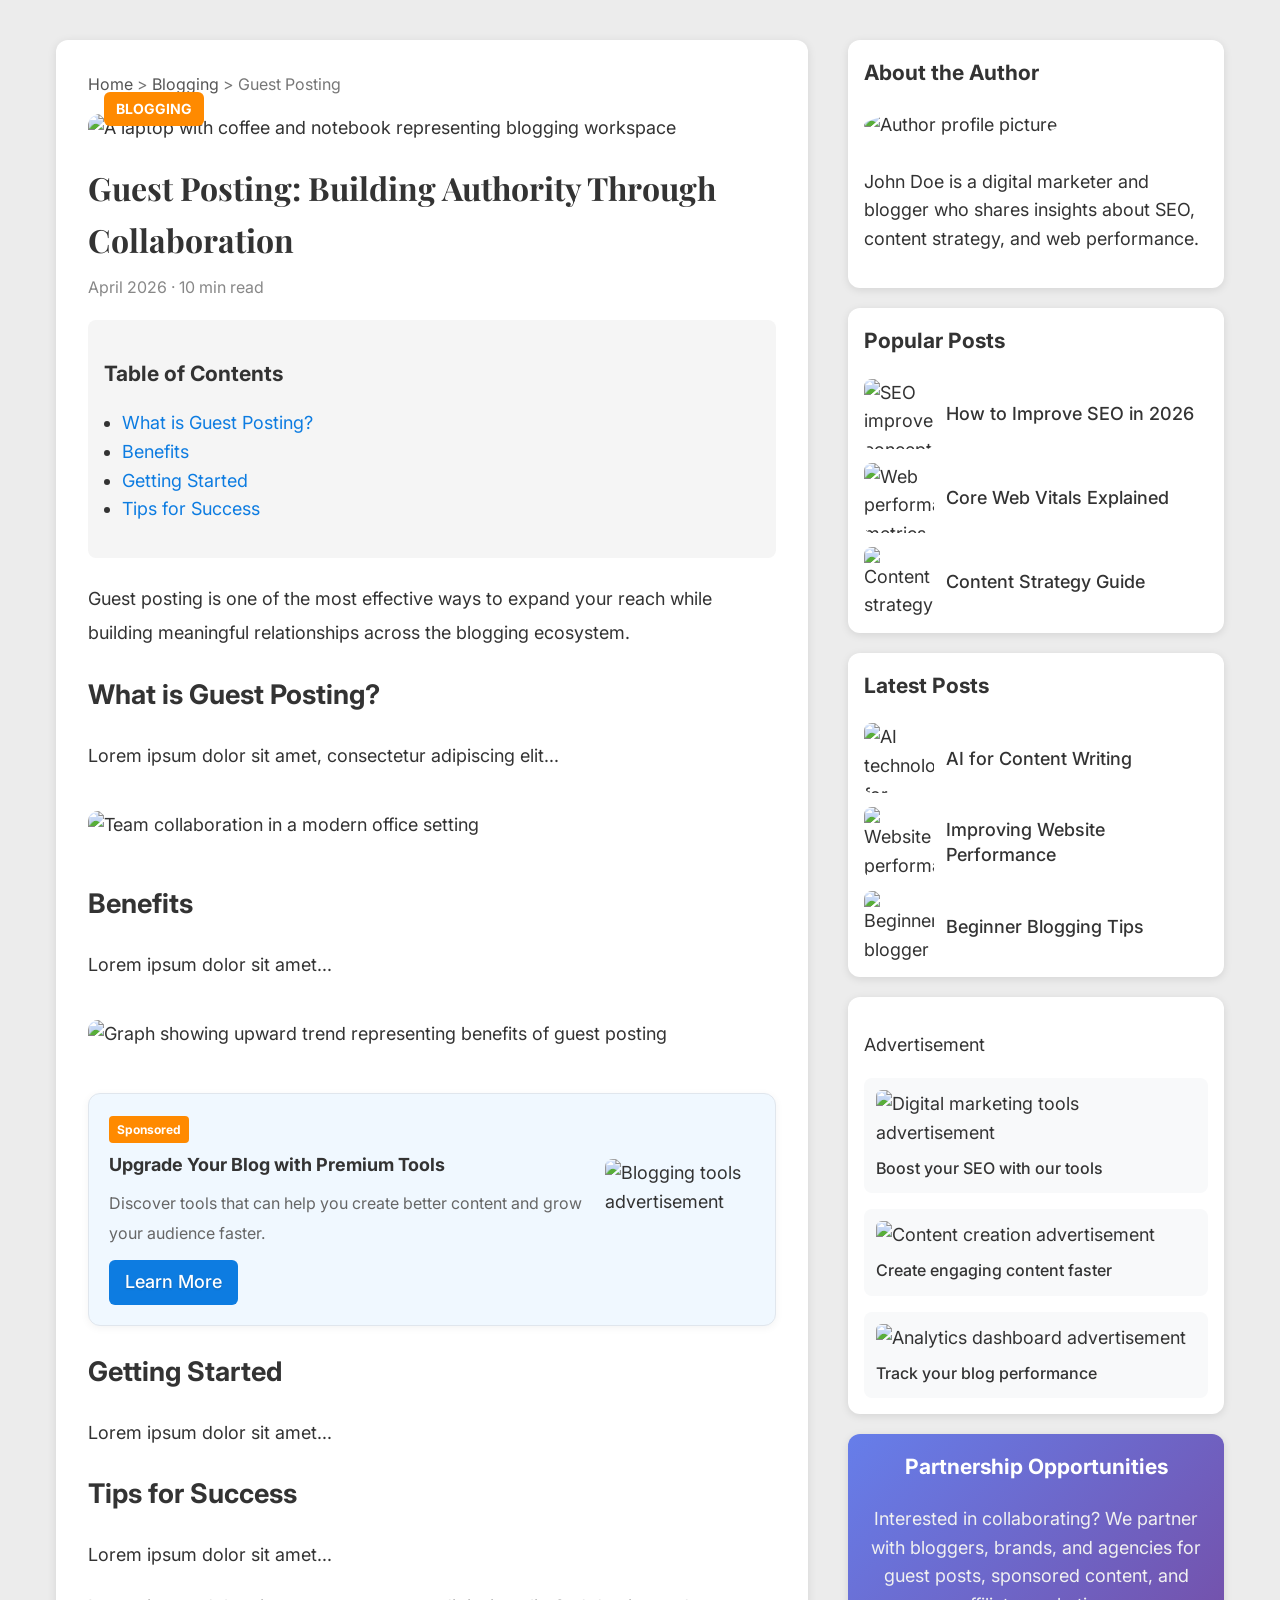
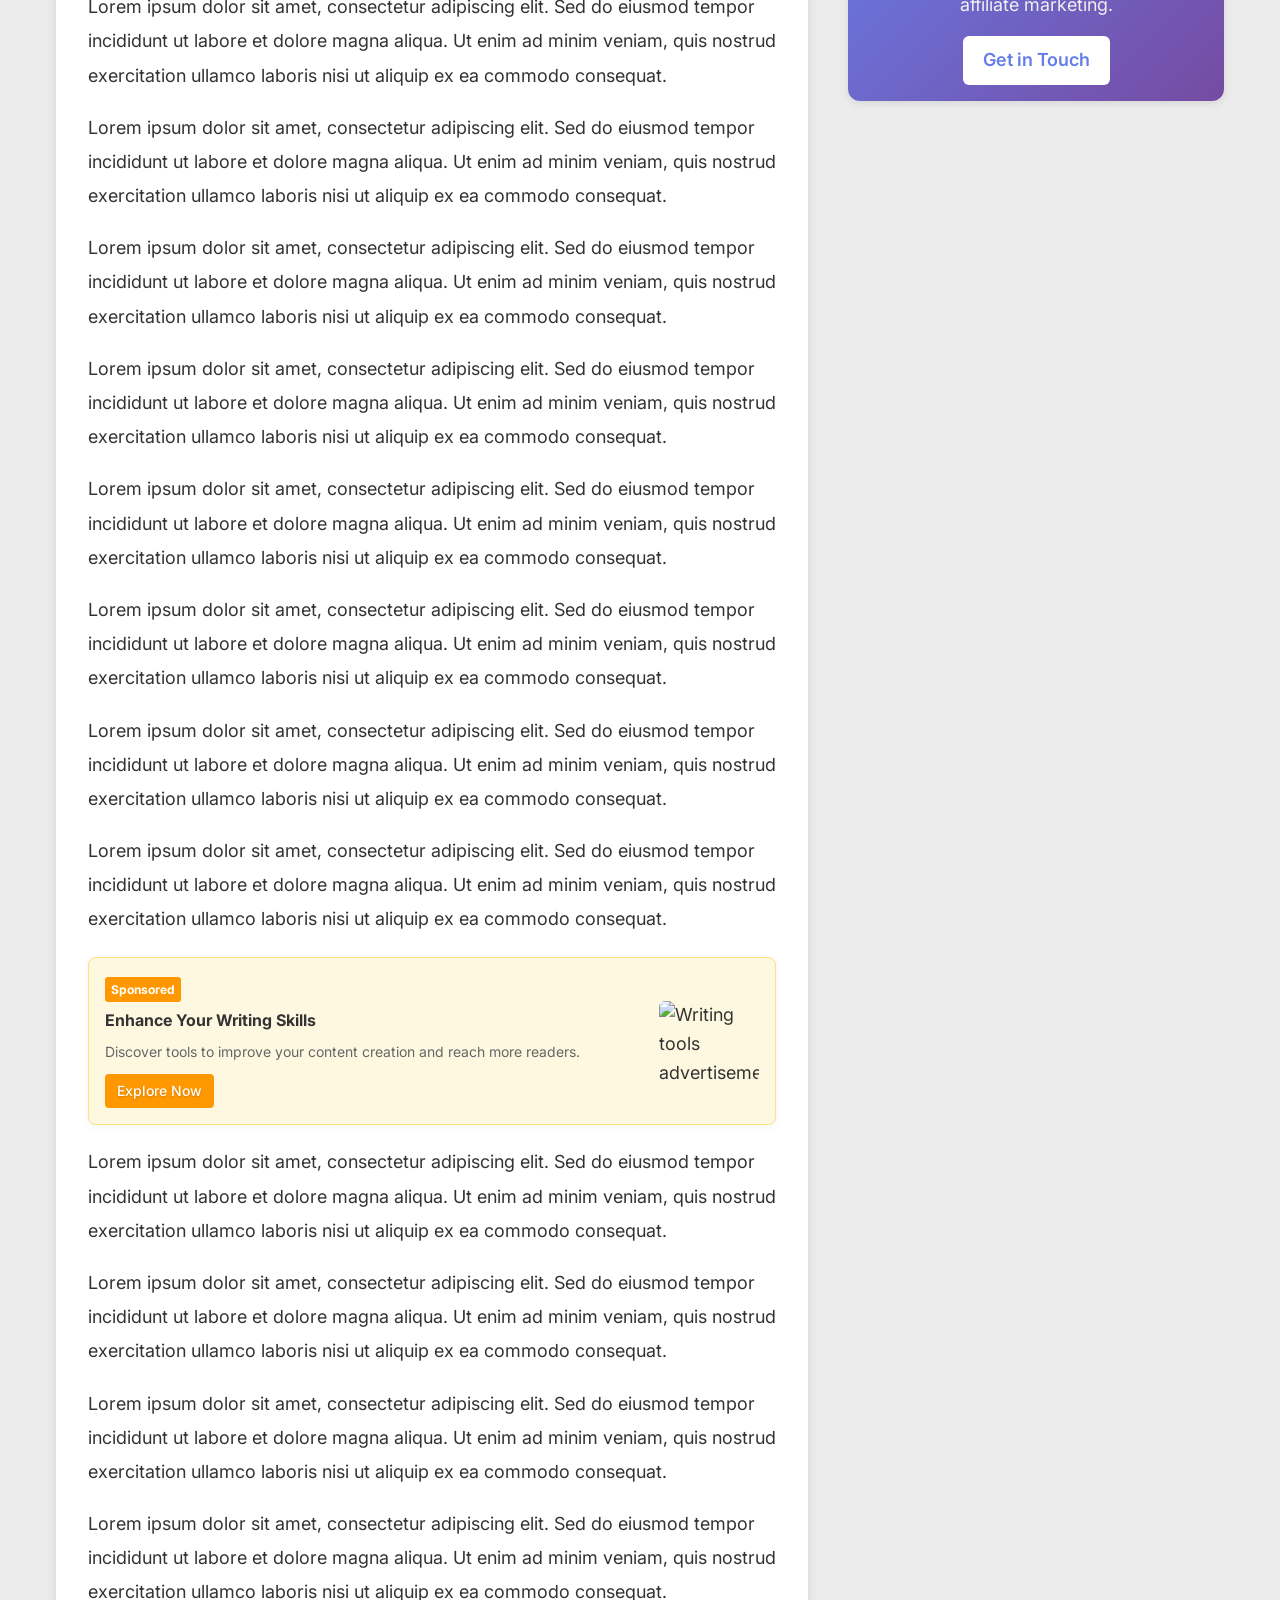
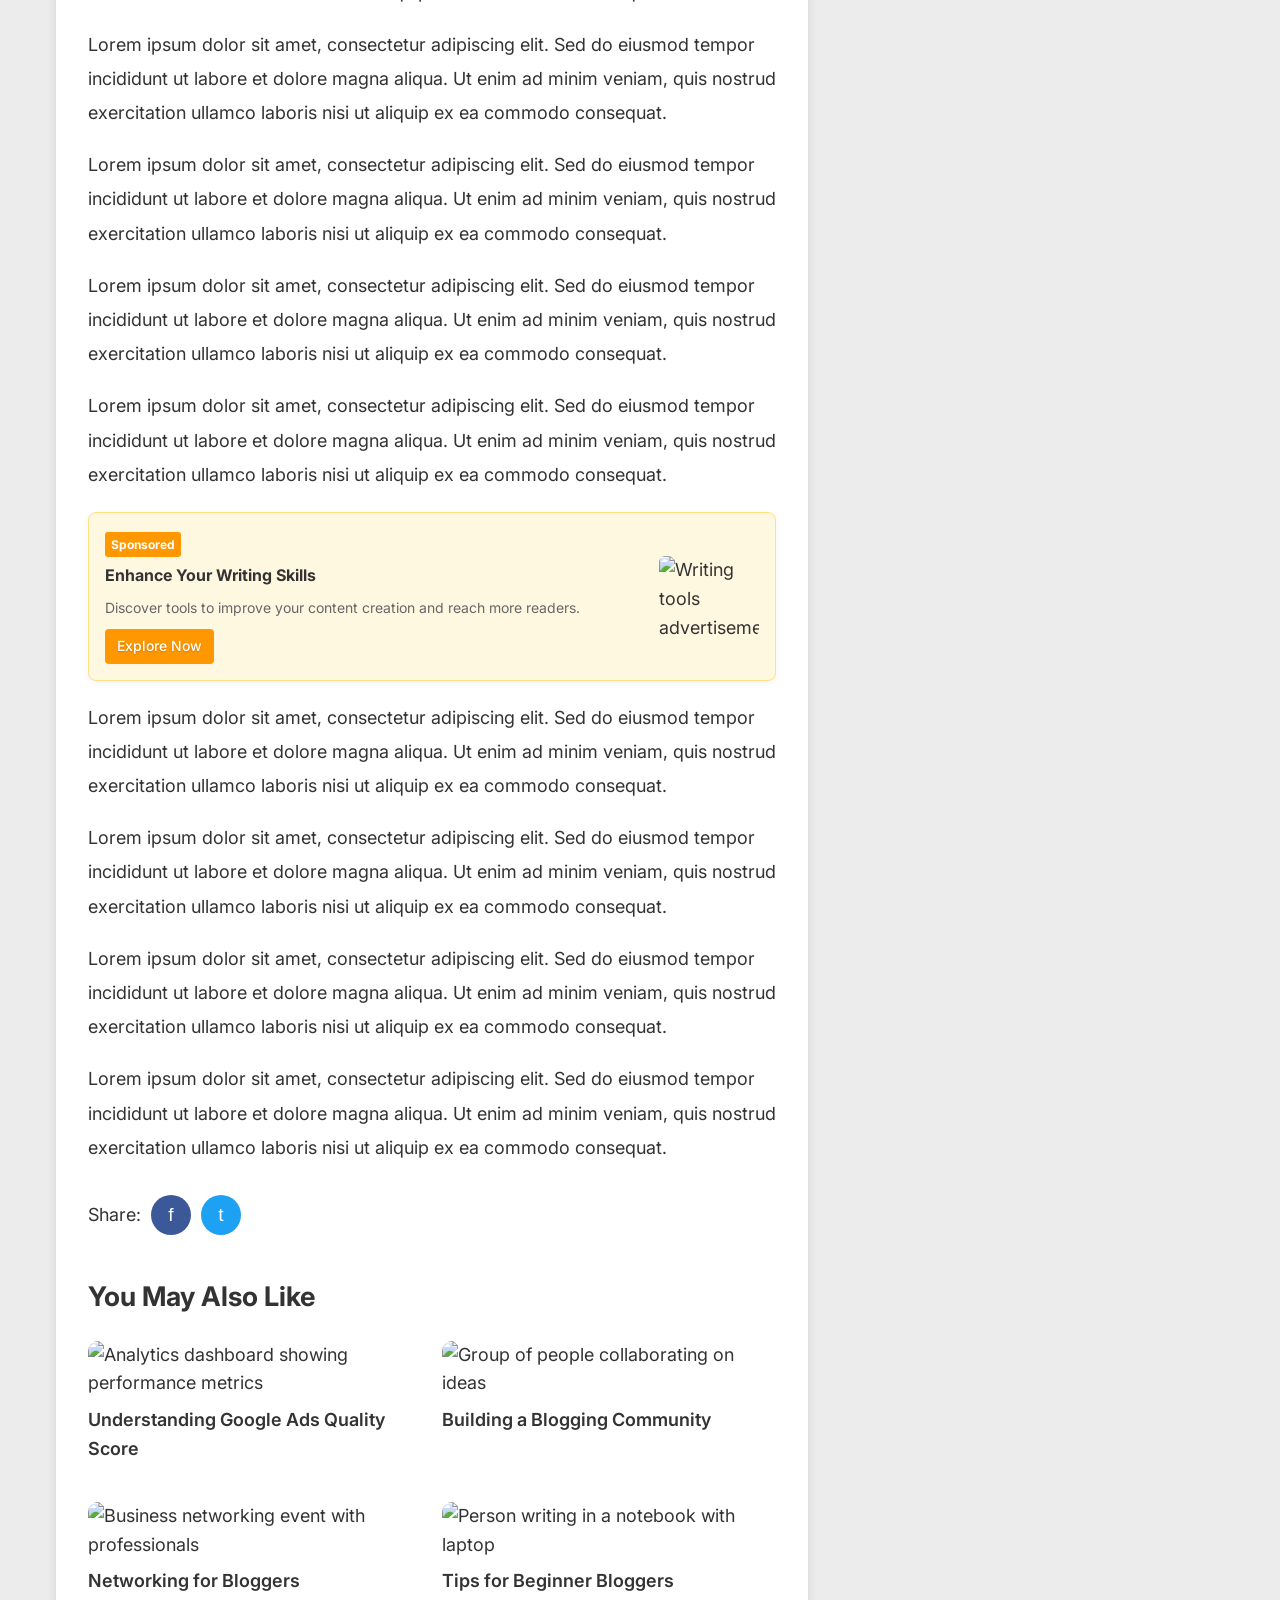
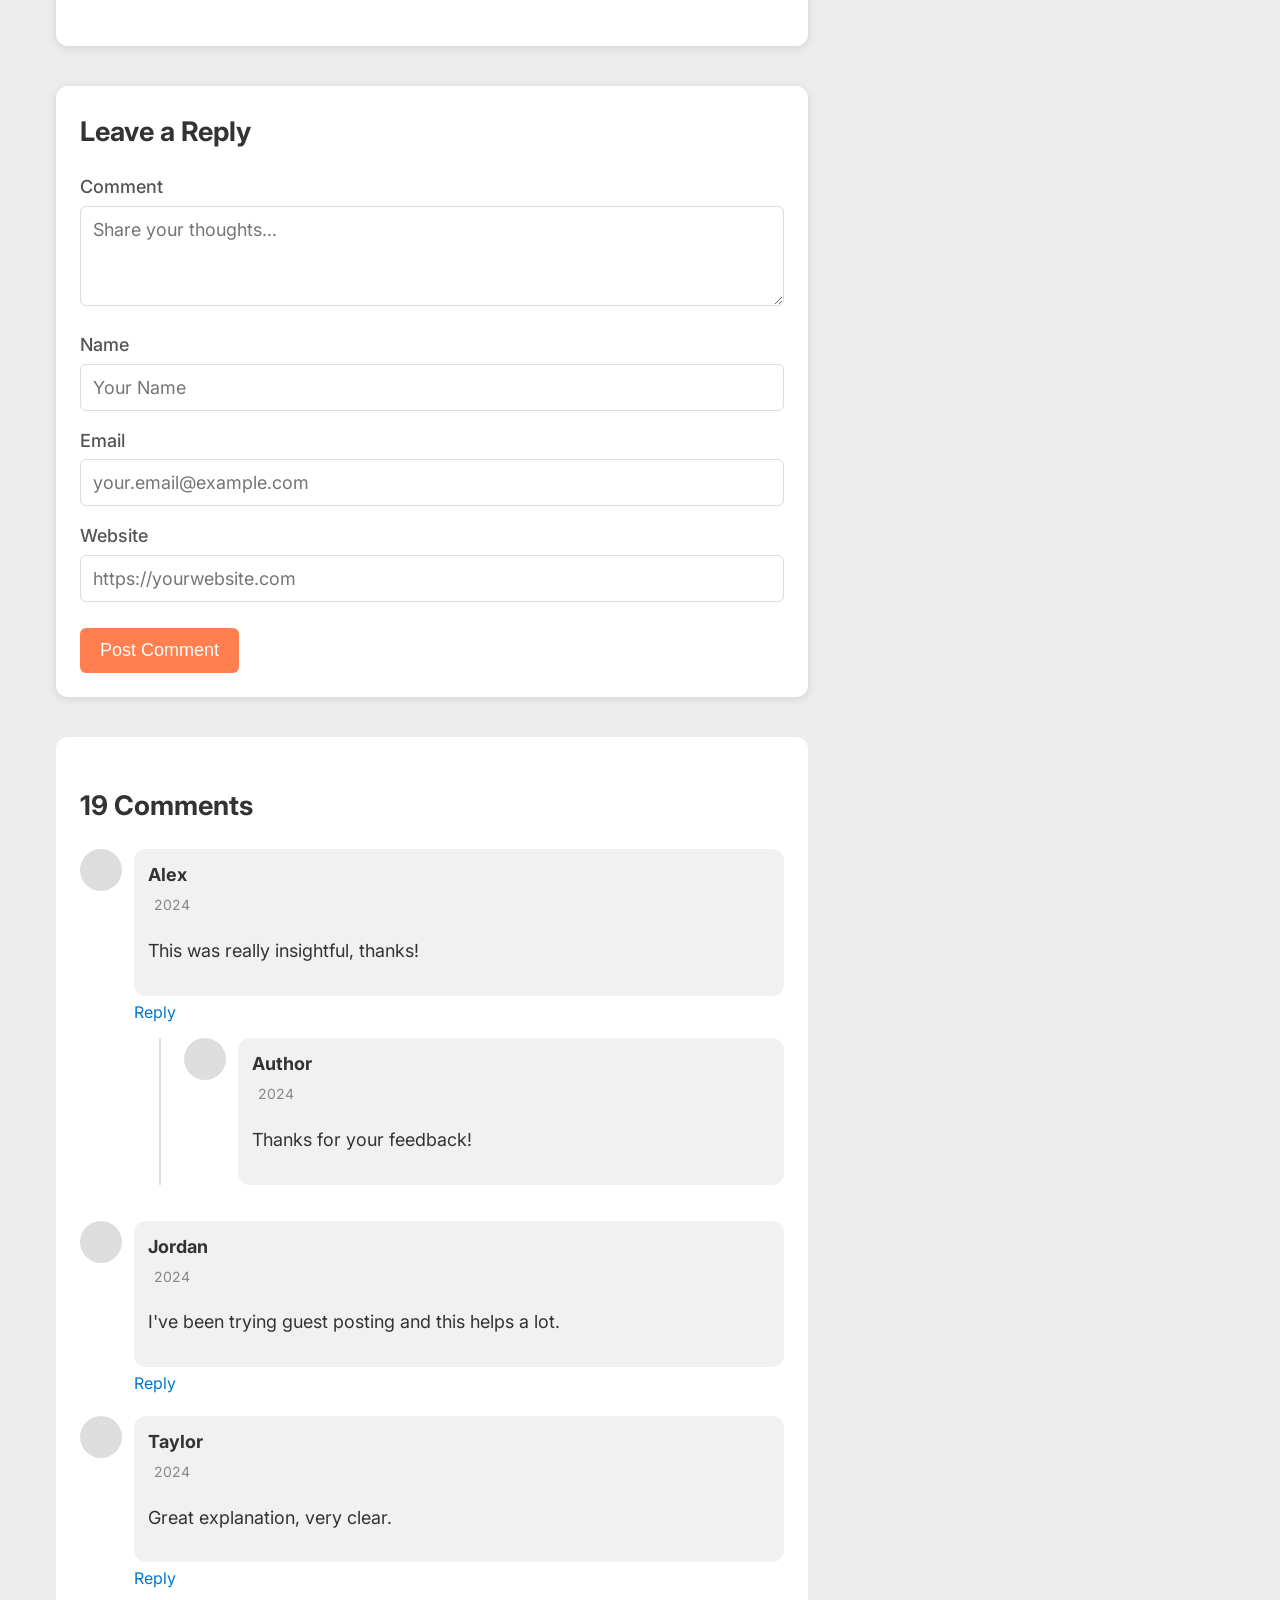
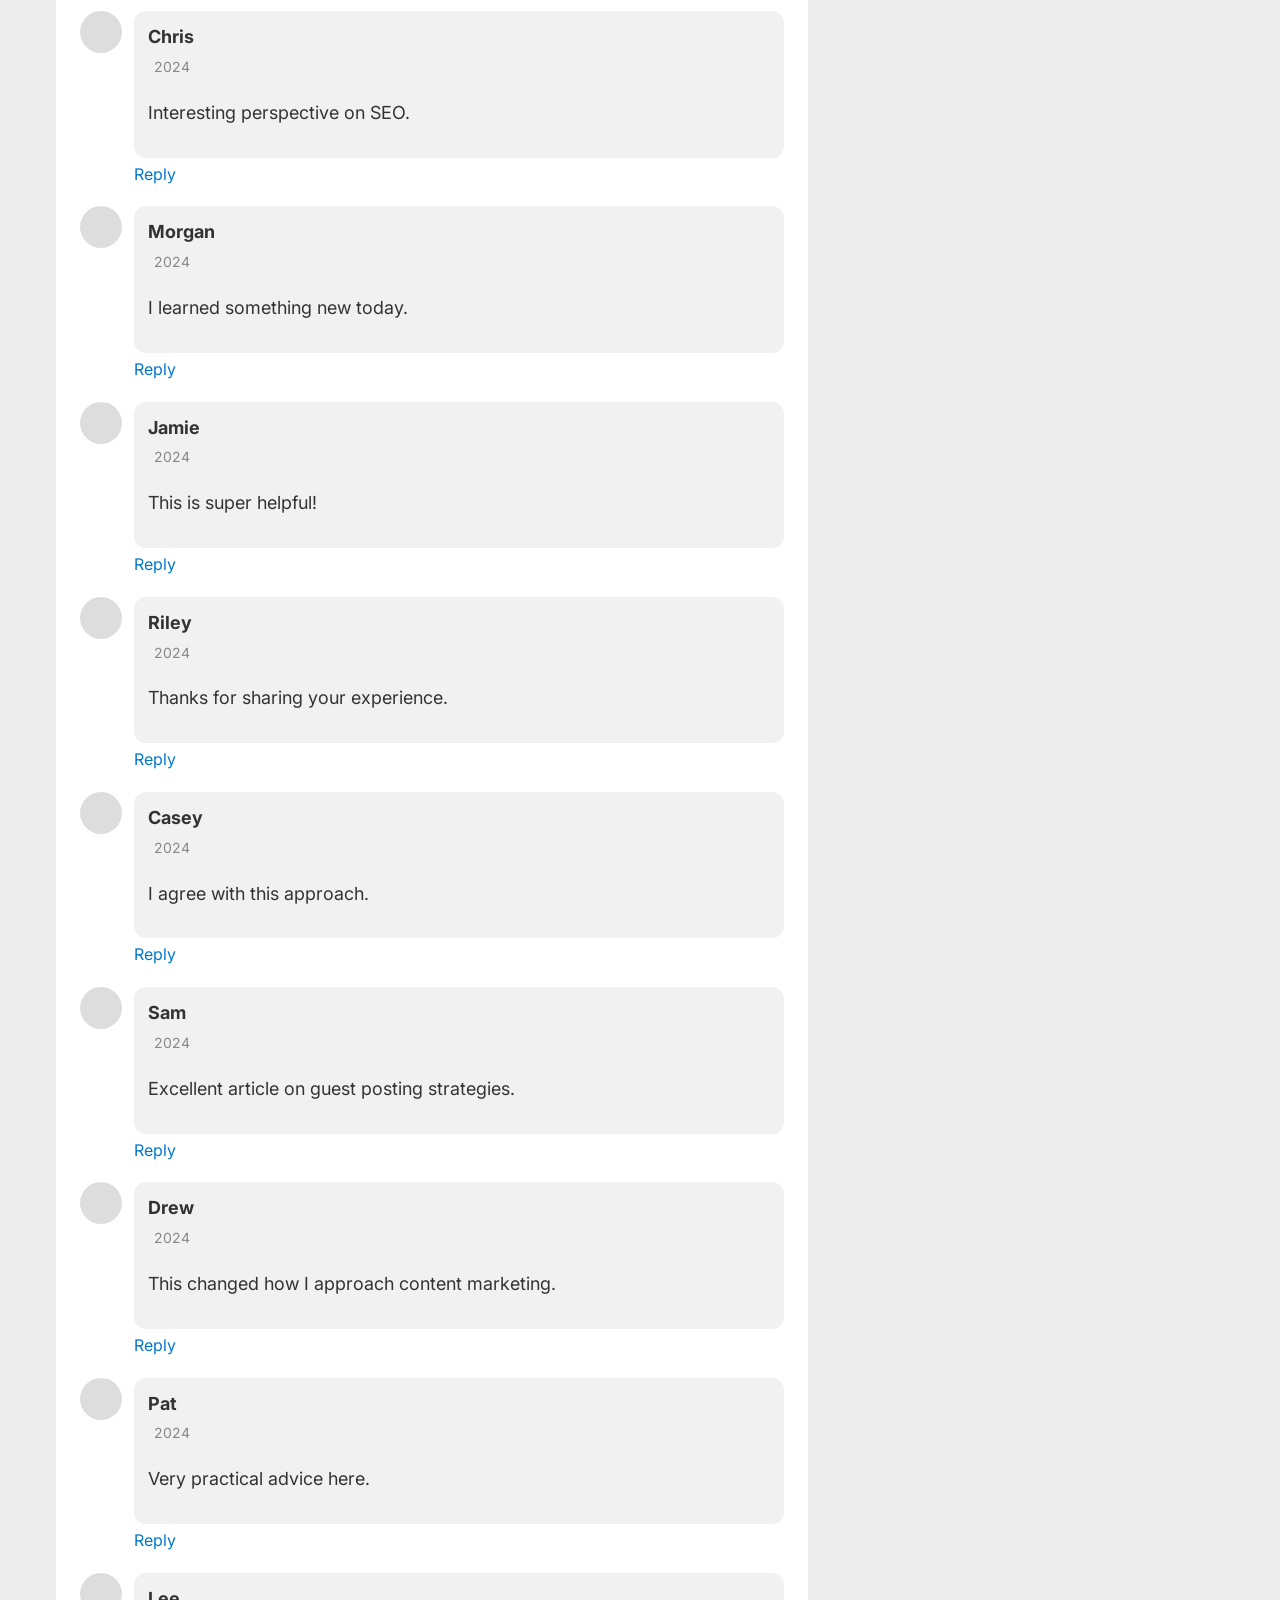
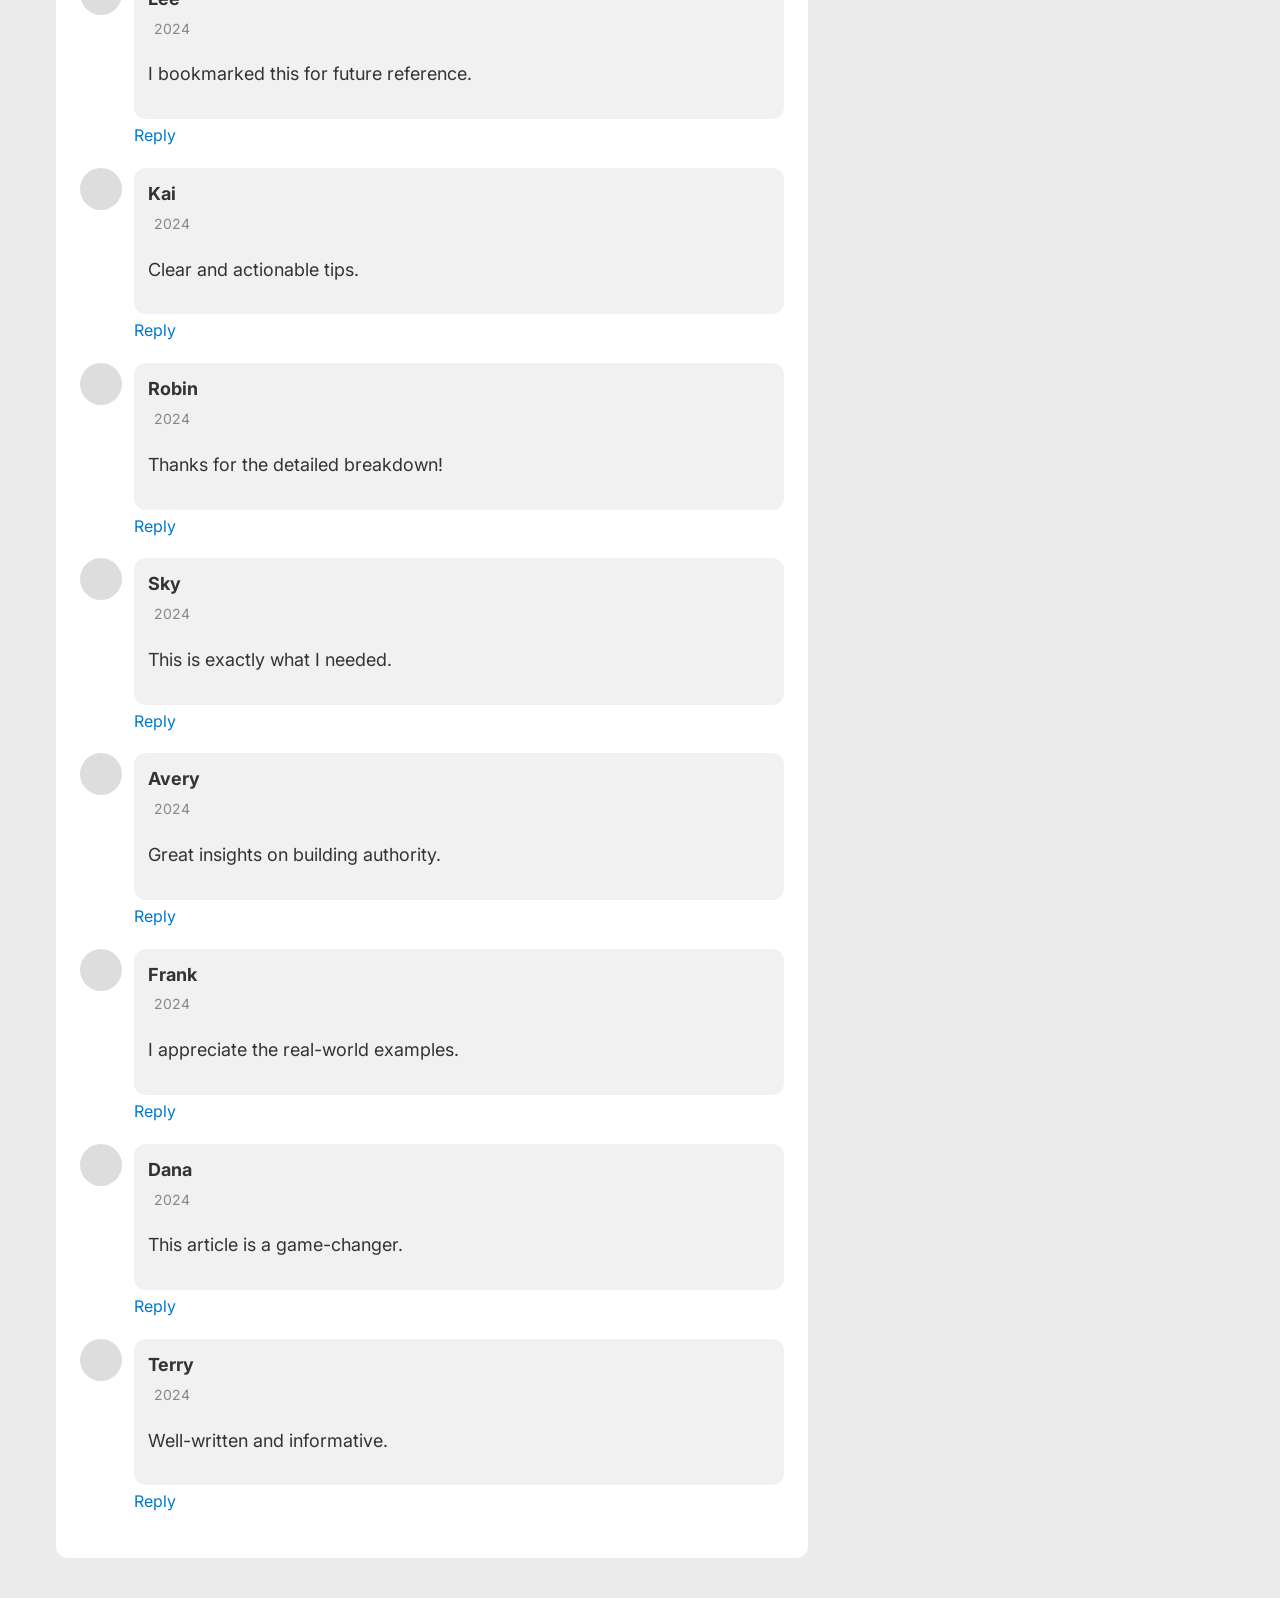
==== heavy/static/index.html @ 01d70272 "feat: initial commit" ====
<!DOCTYPE html>
<html lang="en">
  <head>
    <meta charset="UTF-8" />
    <meta name="viewport" content="width=device-width, initial-scale=1.0">
    <title>Guest Post Blog - Building Authority Through Collaboration</title>
    <meta name="description" content="Learn about guest posting strategies for building authority and expanding your blogging reach.">

    <link rel="icon" type="image/png" href="https://dimaspandu.com/assets/favicon.svg">
    <link rel="icon" type="image/svg+xml" href="https://dimaspandu.com/assets/favicon.svg">

    <!-- Google Fonts for typography -->
    <link href="https://fonts.googleapis.com/css2?family=Playfair+Display&family=Inter&display=swap" rel="stylesheet">
    <!-- External stylesheet -->
    <link rel="stylesheet" href="style.css">
  </head>
  <body>

  <main class="layout">

    <div class="layout__grid">

      <!-- MAIN CONTENT -->
      <div class="layout__main">

        <article class="article">

          <nav class="breadcrumb">
            <a href="#">Home</a> > 
            <a href="#">Blogging</a> > 
            <span>Guest Posting</span>
          </nav>

           <div class="article__hero">
             <img src="https://images.unsplash.com/photo-1500530855697-b586d89ba3ee?q=80&w=1600" alt="A laptop with coffee and notebook representing blogging workspace">
             <span class="article__badge">BLOGGING</span>
           </div>

          <h1 class="article__title">
            Guest Posting: Building Authority Through Collaboration
          </h1>

          <div class="article__meta">
            April 2026 · 10 min read
          </div>

          <aside class="toc">
            <h3 class="toc__title">Table of Contents</h3>
            <ul class="toc__list">
              <li><a href="#">What is Guest Posting?</a></li>
              <li><a href="#">Benefits</a></li>
              <li><a href="#">Getting Started</a></li>
              <li><a href="#">Tips for Success</a></li>
            </ul>
          </aside>

          <section class="content">
            <p class="content__lead">
              Guest posting is one of the most effective ways to expand your reach while building meaningful relationships across the blogging ecosystem.
            </p>

            <h2>What is Guest Posting?</h2>
            <p>Lorem ipsum dolor sit amet, consectetur adipiscing elit...</p>

             <img src="https://images.unsplash.com/photo-1522202176988-66273c2fd55f?q=80&w=1600" alt="Team collaboration in a modern office setting">

             <h2>Benefits</h2>
             <p>Lorem ipsum dolor sit amet...</p>

             <img src="https://images.unsplash.com/photo-1519389950473-47ba0277781c?q=80&w=1600" alt="Graph showing upward trend representing benefits of guest posting">

             <!-- INLINE AD -->
             <div class="inline-ad">
               <div class="inline-ad__content">
                 <span class="inline-ad__label">Sponsored</span>
                 <h3>Upgrade Your Blog with Premium Tools</h3>
                 <p>Discover tools that can help you create better content and grow your audience faster.</p>
                 <a href="#" class="inline-ad__cta">Learn More</a>
               </div>
               <img src="https://images.unsplash.com/photo-1432888498266-38ffec3eaf0a?q=80&w=400" alt="Blogging tools advertisement">
             </div>

             <h2>Getting Started</h2>
            <p>Lorem ipsum dolor sit amet...</p>

            <h2>Tips for Success</h2>
            <p>Lorem ipsum dolor sit amet...</p>

            <div id="long-content"></div>
          </section>

          <section class="share">
            <span>Share:</span>
            <button class="share__btn share__btn--fb">f</button>
            <button class="share__btn share__btn--tw">t</button>
          </section>

          <section class="related">
            <h2>You May Also Like</h2>

             <div class="related__grid">
               <div class="related__card">
                 <img src="https://images.unsplash.com/photo-1603791440384-56cd371ee9a7?q=80&w=800" alt="Analytics dashboard showing performance metrics">
                 <p>Understanding Google Ads Quality Score</p>
               </div>

               <div class="related__card">
                 <img src="https://images.unsplash.com/photo-1552664730-d307ca884978?q=80&w=800" alt="Group of people collaborating on ideas">
                 <p>Building a Blogging Community</p>
               </div>

               <div class="related__card">
                 <img src="https://images.unsplash.com/photo-1529333166437-7750a6dd5a70?q=80&w=800" alt="Business networking event with professionals">
                 <p>Networking for Bloggers</p>
               </div>

               <div class="related__card">
                 <img src="https://images.unsplash.com/photo-1492724441997-5dc865305da7?q=80&w=800" alt="Person writing in a notebook with laptop">
                 <p>Tips for Beginner Bloggers</p>
               </div>
             </div>
          </section>

        </article>

        <!-- COMMENT FORM -->
         <section class="comment-form">
           <h2>Leave a Reply</h2>

           <form action="#" method="post">
             <div>
               <label for="comment-text">Comment</label>
               <textarea id="comment-text" name="comment" placeholder="Share your thoughts..." required></textarea>
             </div>
             <div>
               <label for="comment-name">Name</label>
               <input id="comment-name" name="name" type="text" placeholder="Your Name" required>
             </div>
             <div>
               <label for="comment-email">Email</label>
               <input id="comment-email" name="email" type="email" placeholder="your.email@example.com" required>
             </div>
             <div>
               <label for="comment-website">Website</label>
               <input id="comment-website" name="website" type="url" placeholder="https://yourwebsite.com">
             </div>

             <button type="submit">Post Comment</button>
           </form>
         </section>

        <!-- COMMENTS -->
         <section class="comments">
           <h2>Loading Comments...</h2>
           <div id="comments-generated"></div>
         </section>

      </div>

      <!-- SIDEBAR -->
      <aside class="sidebar">

        <!-- AUTHOR -->
         <div class="widget">
           <h3>About the Author</h3>
           <img class="widget__avatar" src="https://i.pravatar.cc/100" alt="Author profile picture">
           <p>
             John Doe is a digital marketer and blogger who shares insights about SEO, content strategy, and web performance.
           </p>
         </div>

        <!-- POPULAR -->
        <div class="widget">
          <h3>Popular Posts</h3>

           <div class="post-list">
             <div class="post-list__item">
               <img src="https://images.unsplash.com/photo-1552664730-d307ca884978?q=80&w=300" alt="SEO improvement concept">
               <div>
                 <p>How to Improve SEO in 2026</p>
               </div>
             </div>

             <div class="post-list__item">
               <img src="https://images.unsplash.com/photo-1519389950473-47ba0277781c?q=80&w=300" alt="Web performance metrics dashboard">
               <div>
                 <p>Core Web Vitals Explained</p>
               </div>
             </div>

             <div class="post-list__item">
               <img src="https://images.unsplash.com/photo-1522202176988-66273c2fd55f?q=80&w=300" alt="Content strategy planning">
               <div>
                 <p>Content Strategy Guide</p>
               </div>
             </div>
           </div>
        </div>

        <!-- LATEST -->
        <div class="widget">
          <h3>Latest Posts</h3>

           <div class="post-list">
             <div class="post-list__item">
               <img src="https://images.unsplash.com/photo-1492724441997-5dc865305da7?q=80&w=300" alt="AI technology for content creation">
               <div>
                 <p>AI for Content Writing</p>
               </div>
             </div>

             <div class="post-list__item">
               <img src="https://images.unsplash.com/photo-1500530855697-b586d89ba3ee?q=80&w=300" alt="Website performance optimization">
               <div>
                 <p>Improving Website Performance</p>
               </div>
             </div>

             <div class="post-list__item">
               <img src="https://images.unsplash.com/photo-1603791440384-56cd371ee9a7?q=80&w=300" alt="Beginner blogger learning">
               <div>
                 <p>Beginner Blogging Tips</p>
               </div>
             </div>
           </div>
        </div>

        <!-- ADS -->
         <div class="widget widget--ads">
           <p>Advertisement</p>
           <div class="ads-grid">
             <div class="ad-item">
               <img src="https://images.unsplash.com/photo-1557804506-669a67965ba0?q=80&w=300" alt="Digital marketing tools advertisement">
               <p>Boost your SEO with our tools</p>
             </div>
             <div class="ad-item">
               <img src="https://images.unsplash.com/photo-1460925895917-afdab827c52f?q=80&w=300" alt="Content creation advertisement">
               <p>Create engaging content faster</p>
             </div>
             <div class="ad-item">
               <img src="https://images.unsplash.com/photo-1551288049-bebda4e38f71?q=80&w=300" alt="Analytics dashboard advertisement">
               <p>Track your blog performance</p>
             </div>
           </div>
         </div>

         <!-- PARTNERSHIP -->
         <div class="widget widget--partnership">
           <h3>Partnership Opportunities</h3>
           <p>Interested in collaborating? We partner with bloggers, brands, and agencies for guest posts, sponsored content, and affiliate marketing.</p>
           <a href="#" class="partnership-cta">Get in Touch</a>
         </div>

       </aside>

    </div>

  </main>

  <!-- Link to external JavaScript file for dynamic content generation -->
  <script src="script.js"></script>

  </body>
</html>
---- heavy/static/style.css ----
/* =========================
   RESET & BASE STYLES
========================= */
/* Ensure all elements include padding and borders in their total width and height for consistent sizing */
* {
  box-sizing: border-box;
}

/* Set default body styles with increased font size for better readability, clean typography, and neutral background */
body {
  margin: 0;
  font-family: 'Inter', sans-serif;
  background: #ececec;
  color: #333;
  line-height: 1.6;
  font-size: 18px;
}

/* Style links with a primary blue color, remove underlines, and add smooth hover transition */
a {
  color: #0d7ce1;
  text-decoration: none;
  transition: color 0.3s ease;
}

a:hover {
  color: #0056b3;
}

/* =========================
   MAIN LAYOUT STYLES
========================= */
/* Center the main content with responsive margins and padding */
.layout {
  max-width: 900px;
  margin: 40px auto;
  padding: 0 16px;
}

/* Grid layout for main content and sidebar */
.layout__grid {
  display: grid;
  grid-template-columns: 2fr 1fr;
  gap: 24px;
}

/* Main content container */
.layout__main {
  display: flex;
  flex-direction: column;
  gap: 20px;
}

/* Sidebar container with sticky positioning on desktop */
.sidebar {
  display: flex;
  flex-direction: column;
  gap: 20px;
}

/* =========================
   ARTICLE COMPONENTS
========================= */
/* Main article container with white background, padding, rounded corners, and subtle shadow */
.article {
  background: #fff;
  padding: 24px;
  border-radius: 12px;
  box-shadow: 0 2px 10px rgba(0, 0, 0, 0.1);
  transition: box-shadow 0.3s ease;
}

.article:hover {
  box-shadow: 0 4px 20px rgba(0, 0, 0, 0.15);
}

/* Article hero section with relative positioning for badge overlay */
.article__hero {
  position: relative;
  margin-bottom: 16px;
}

.article__hero img {
  width: 100%;
  border-radius: 12px;
  display: block;
}

/* Badge overlay on hero image */
.article__badge {
  position: absolute;
  bottom: 16px;
  left: 16px;
  background: #ff8a00;
  color: white;
  padding: 6px 12px;
  border-radius: 6px;
  font-size: 14px;
  font-weight: bold;
}

/* Article title styling */
.article__title {
  font-family: 'Playfair Display', serif;
  font-size: 32px;
  margin: 20px 0 10px;
}

/* Article meta information styling */
.article__meta {
  color: #888;
  margin-bottom: 20px;
  font-size: 16px;
}

/* Breadcrumb navigation */
.breadcrumb {
  font-size: 16px;
  color: #777;
  margin-bottom: 16px;
}

.breadcrumb a {
  color: #555;
}

/* Table of contents styling */
.toc {
  background: #f5f5f5;
  padding: 16px;
  border-radius: 8px;
  margin-bottom: 24px;
}

.toc__title {
  margin-bottom: 10px;
}

.toc__list {
  padding-left: 18px;
}

/* Article content styling */
.content__lead {
  font-size: 20px;
  line-height: 1.8;
}

.content p {
  font-size: 18px;
  line-height: 1.9;
}

.content img {
  width: 100%;
  margin: 20px 0;
  border-radius: 10px;
}

/* Share section styling */
.share {
  margin-top: 30px;
  display: flex;
  align-items: center;
  gap: 10px;
}

.share__btn {
  display: flex;
  align-items: center;
  justify-content: center;
  height: 2.5rem;
  width: 2.5rem;
  font-size: 1.2rem;
  border: none;
  border-radius: 50%;
  cursor: pointer;
  transition: transform 0.2s ease, box-shadow 0.2s ease;
}

.share__btn:hover {
  transform: scale(1.1);
  box-shadow: 0 4px 12px rgba(0, 0, 0, 0.2);
}

.share__btn--fb {
  background: #3b5998;
  color: white;
}

.share__btn--tw {
  background: #1da1f2;
  color: white;
}

/* Related posts grid */
.related {
  margin-top: 40px;
}

.related__grid {
  display: grid;
  grid-template-columns: repeat(2, 1fr);
  gap: 20px;
}

.related__card img {
  width: 100%;
  height: 16rem;
  object-fit: cover;
  border-radius: 10px;
}

.related__card p {
  margin-top: 8px;
  font-weight: 600;
}

/* =========================
   SIDEBAR COMPONENTS
========================= */
/* Generic widget styling for sidebar elements */
.widget {
  background: white;
  padding: 16px;
  border-radius: 12px;
  box-shadow: 0 2px 8px rgba(0, 0, 0, 0.1);
  transition: box-shadow 0.3s ease;
}

.widget:hover {
  box-shadow: 0 4px 16px rgba(0, 0, 0, 0.15);
}

.widget h3 {
  margin-top: 0;
}

.widget__avatar {
  width: 80px;
  border-radius: 50%;
  margin-bottom: 10px;
}

/* Post list styling for popular and latest posts */
.post-list {
  display: flex;
  flex-direction: column;
  gap: 14px;
}

.post-list__item {
  display: flex;
  gap: 12px;
  align-items: center;
}

.post-list__item img {
  width: 70px;
  height: 70px;
  object-fit: cover;
  border-radius: 8px;
  flex-shrink: 0;
}

.post-list__item p {
  margin: 0;
  font-size: 18px;
  line-height: 1.4;
  font-weight: 500;
}

/* Advertisement grid in sidebar */
.ads-grid {
  display: grid;
  grid-template-columns: 1fr;
  gap: 16px;
}

.ad-item {
  background: #f8f9fa;
  padding: 12px;
  border-radius: 8px;
  transition: transform 0.3s ease, box-shadow 0.3s ease;
}

.ad-item:hover {
  transform: translateY(-2px);
  box-shadow: 0 4px 12px rgba(0, 0, 0, 0.1);
}

.ad-item img {
  width: 100%;
  height: 150px;
  object-fit: cover;
  border-radius: 6px;
  margin-bottom: 8px;
}

.ad-item p {
  margin: 0;
  font-size: 16px;
  font-weight: 500;
  color: #333;
}

/* Partnership widget styling */
.widget--partnership {
  background: linear-gradient(135deg, #667eea 0%, #764ba2 100%);
  color: white;
  text-align: center;
}

.widget--partnership h3 {
  margin-top: 0;
  color: white;
}

.widget--partnership p {
  color: #f0f0f0;
  margin-bottom: 16px;
}

.partnership-cta {
  display: inline-block;
  background: white;
  color: #667eea;
  padding: 10px 20px;
  border-radius: 6px;
  text-decoration: none;
  font-weight: 600;
  transition: background-color 0.3s ease, color 0.3s ease;
  text-shadow: none;
}

.partnership-cta:hover {
  background: #f0f0f0;
  color: #5a67d8;
}

/* =========================
   FORMS & COMMENTS
========================= */
/* Comment form styling */
.comment-form {
  margin-top: 20px;
  background: white;
  padding: 24px;
  border-radius: 12px;
  box-shadow: 0 2px 8px rgba(0, 0, 0, 0.1);
}

.comment-form h2 {
  margin-top: 0;
  margin-bottom: 20px;
  color: #333;
}

.comment-form form div {
  margin-bottom: 16px;
}

.comment-form label {
  display: block;
  margin-bottom: 4px;
  font-weight: 500;
  color: #555;
}

.comment-form textarea,
.comment-form input {
  width: 100%;
  padding: 12px;
  border: 1px solid #ddd;
  border-radius: 6px;
  font-family: inherit;
  font-size: 18px;
  transition: border-color 0.3s ease, box-shadow 0.3s ease;
}

.comment-form textarea {
  min-height: 100px;
  resize: vertical;
}

.comment-form textarea:focus,
.comment-form input:focus {
  outline: none;
  border-color: #0d7ce1;
  box-shadow: 0 0 0 3px rgba(13, 124, 225, 0.1);
}

.comment-form button {
  margin-top: 10px;
  padding: 12px 20px;
  background: coral;
  border: none;
  color: white;
  border-radius: 6px;
  cursor: pointer;
  font-size: 18px;
  font-weight: 500;
  transition: background-color 0.3s ease, transform 0.2s ease;
}

.comment-form button:hover {
  background: #ff7f50;
  transform: translateY(-2px);
}

/* Comments section styling */
.comments {
  margin-top: 20px;
  background: white;
  padding: 24px;
  border-radius: 12px;
}

.comment {
  display: flex;
  gap: 12px;
  margin-bottom: 18px;
}

.comment__avatar {
  width: 42px;
  height: 42px;
  background: #ddd;
  border-radius: 50%;
  flex-shrink: 0;
}

.comment__content {
  flex: 1;
}

.comment__bubble {
  background: #f1f1f1;
  padding: 12px 14px;
  border-radius: 12px;
}

.comment__bubble strong {
  display: block;
}

.comment__date {
  font-size: 14px;
  color: #888;
  margin-left: 6px;
}

.comment__reply {
  font-size: 16px;
  color: #0077cc;
  margin-top: 4px;
  display: inline-block;
}

/* Child comment styling */
.comment--child {
  margin-top: 12px;
  margin-left: 50px;
  position: relative;
}

.comment--child::before {
  content: "";
  position: absolute;
  left: -25px;
  top: 0;
  bottom: 0;
  width: 2px;
  background: #e0e0e0;
}

/* Reply form styling */
.reply-form {
  margin-top: 16px;
  padding: 16px;
  background: #f9f9f9;
  border-left: 4px solid #0d7ce1;
}

.cancel-reply {
  background: #666 !important;
  margin-left: 8px;
}

.cancel-reply:hover {
  background: #444 !important;
}

/* =========================
   ADVERTISEMENT STYLES
========================= */
/* Inline advertisement in article */
.inline-ad {
  display: flex;
  gap: 20px;
  align-items: center;
  background: #f0f8ff;
  border: 1px solid #e0e6ed;
  border-radius: 12px;
  padding: 20px;
  margin: 24px 0;
  box-shadow: 0 2px 8px rgba(0, 0, 0, 0.05);
}

.inline-ad__content {
  flex: 1;
}

.inline-ad__label {
  background: #ff8a00;
  color: white;
  padding: 4px 8px;
  border-radius: 4px;
  font-size: 12px;
  font-weight: bold;
  margin-bottom: 8px;
  display: inline-block;
}

.inline-ad h3 {
  margin: 0 0 8px 0;
  font-size: 18px;
  color: #333;
}

.inline-ad p {
  margin: 0 0 12px 0;
  color: #666;
  font-size: 16px;
}

.inline-ad__cta {
  display: inline-block;
  background: #0d7ce1;
  color: white;
  padding: 8px 16px;
  border-radius: 6px;
  text-decoration: none;
  font-weight: 500;
  transition: background-color 0.3s ease, color 0.3s ease;
  text-shadow: 0 1px 2px rgba(0, 0, 0, 0.2);
}

.inline-ad__cta:hover {
  background: #0056b3;
  color: #fff;
}

.inline-ad img {
  width: 150px;
  height: 100px;
  object-fit: cover;
  border-radius: 8px;
  flex-shrink: 0;
}

/* Content advertisement in generated long content */
.content-ad {
  display: flex;
  gap: 16px;
  align-items: center;
  background: #fff8e1;
  border: 1px solid #ffe082;
  border-radius: 8px;
  padding: 16px;
  margin: 20px 0;
  box-shadow: 0 2px 6px rgba(0, 0, 0, 0.05);
}

.content-ad__content {
  flex: 1;
}

.content-ad__label {
  background: #ff9800;
  color: white;
  padding: 3px 6px;
  border-radius: 3px;
  font-size: 12px;
  font-weight: bold;
  margin-bottom: 6px;
  display: inline-block;
}

.content-ad h4 {
  margin: 0 0 6px 0;
  font-size: 16px;
  color: #333;
}

.content-ad p {
  margin: 0 0 8px 0;
  color: #666;
  font-size: 14px;
}

.content-ad__cta {
  display: inline-block;
  background: #ff9800;
  color: white;
  padding: 6px 12px;
  border-radius: 4px;
  text-decoration: none;
  font-weight: 500;
  font-size: 14px;
  transition: background-color 0.3s ease, color 0.3s ease;
  text-shadow: 0 1px 2px rgba(0, 0, 0, 0.2);
}

.content-ad__cta:hover {
  background: #e65100;
  color: #fff;
}

.content-ad img {
  width: 100px;
  height: 80px;
  object-fit: cover;
  border-radius: 6px;
  flex-shrink: 0;
}

/* =========================
   RESPONSIVE STYLES
========================= */
/* Mobile-first responsive design */
@media (max-width: 480px) {
  .layout {
    margin: 20px auto;
    padding: 0 10px;
  }

  .article {
    padding: 16px;
  }

  .article__title {
    font-size: 24px;
    line-height: 1.2;
  }

  .content p {
    font-size: 16px;
  }

  .content__lead {
    font-size: 18px;
  }

  .related__grid {
    grid-template-columns: 1fr;
    gap: 16px;
  }

  .share {
    flex-direction: column;
    align-items: flex-start;
    gap: 8px;
  }

  .comment-form,
  .comments {
    padding: 16px;
  }

  .inline-ad {
    flex-direction: column;
    text-align: center;
  }

  .inline-ad img {
    width: 100%;
    height: 120px;
  }

  .content-ad {
    flex-direction: column;
    text-align: center;
  }

  .content-ad img {
    width: 100%;
    height: 100px;
  }

  .ads-grid {
    gap: 12px;
  }

  .ad-item {
    padding: 10px;
  }

  .ad-item img {
    height: 120px;
  }
}

/* Tablet and desktop responsive adjustments */
@media (max-width: 900px) {
  .layout__grid {
    grid-template-columns: 1fr;
  }

  .layout__main {
    order: 1;
  }

  .sidebar {
    order: 2;
    margin-top: 20px;
  }

  .layout {
    padding: 0 16px;
  }
}

@media (min-width: 901px) {
  .sidebar {
    position: sticky;
    top: 0;
    height: fit-content;
  }

  .layout {
    max-width: 1200px;
  }

  .layout__grid {
    gap: 40px;
  }

  .article {
    padding: 32px;
  }
}
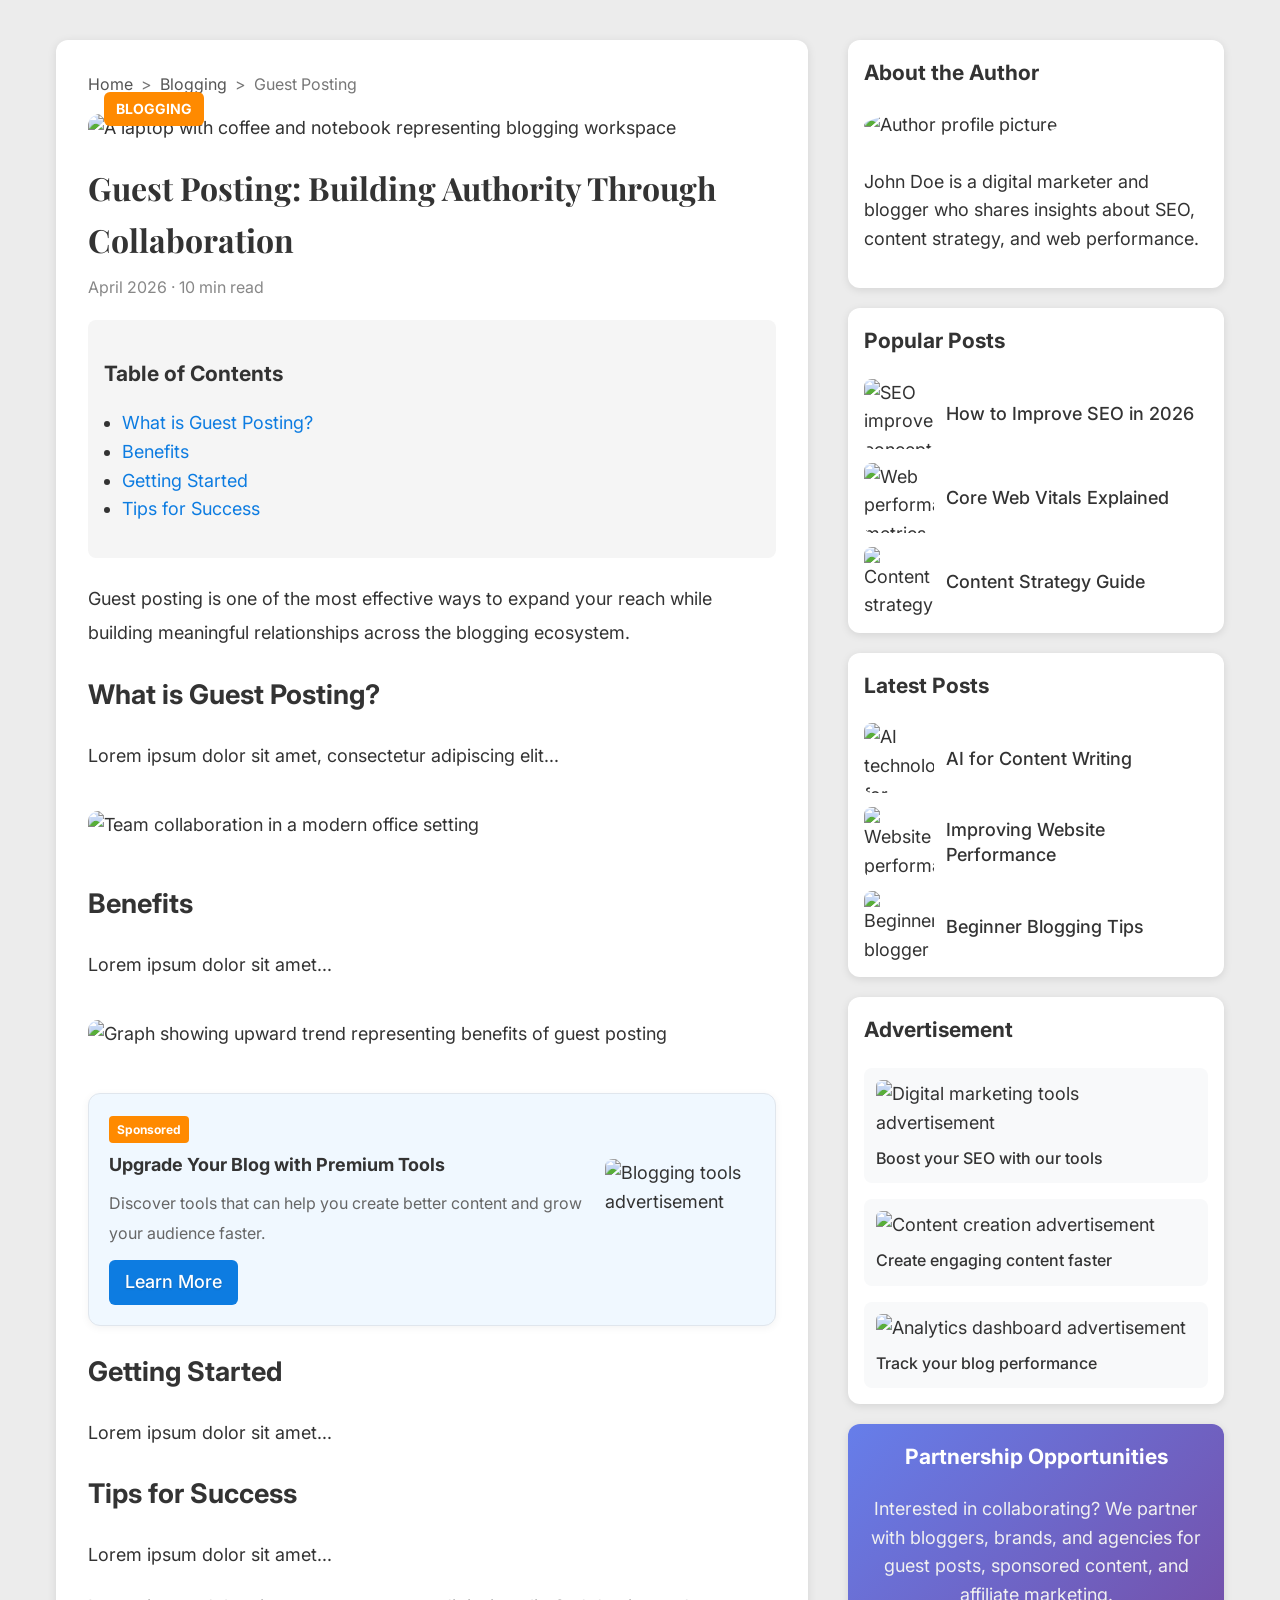
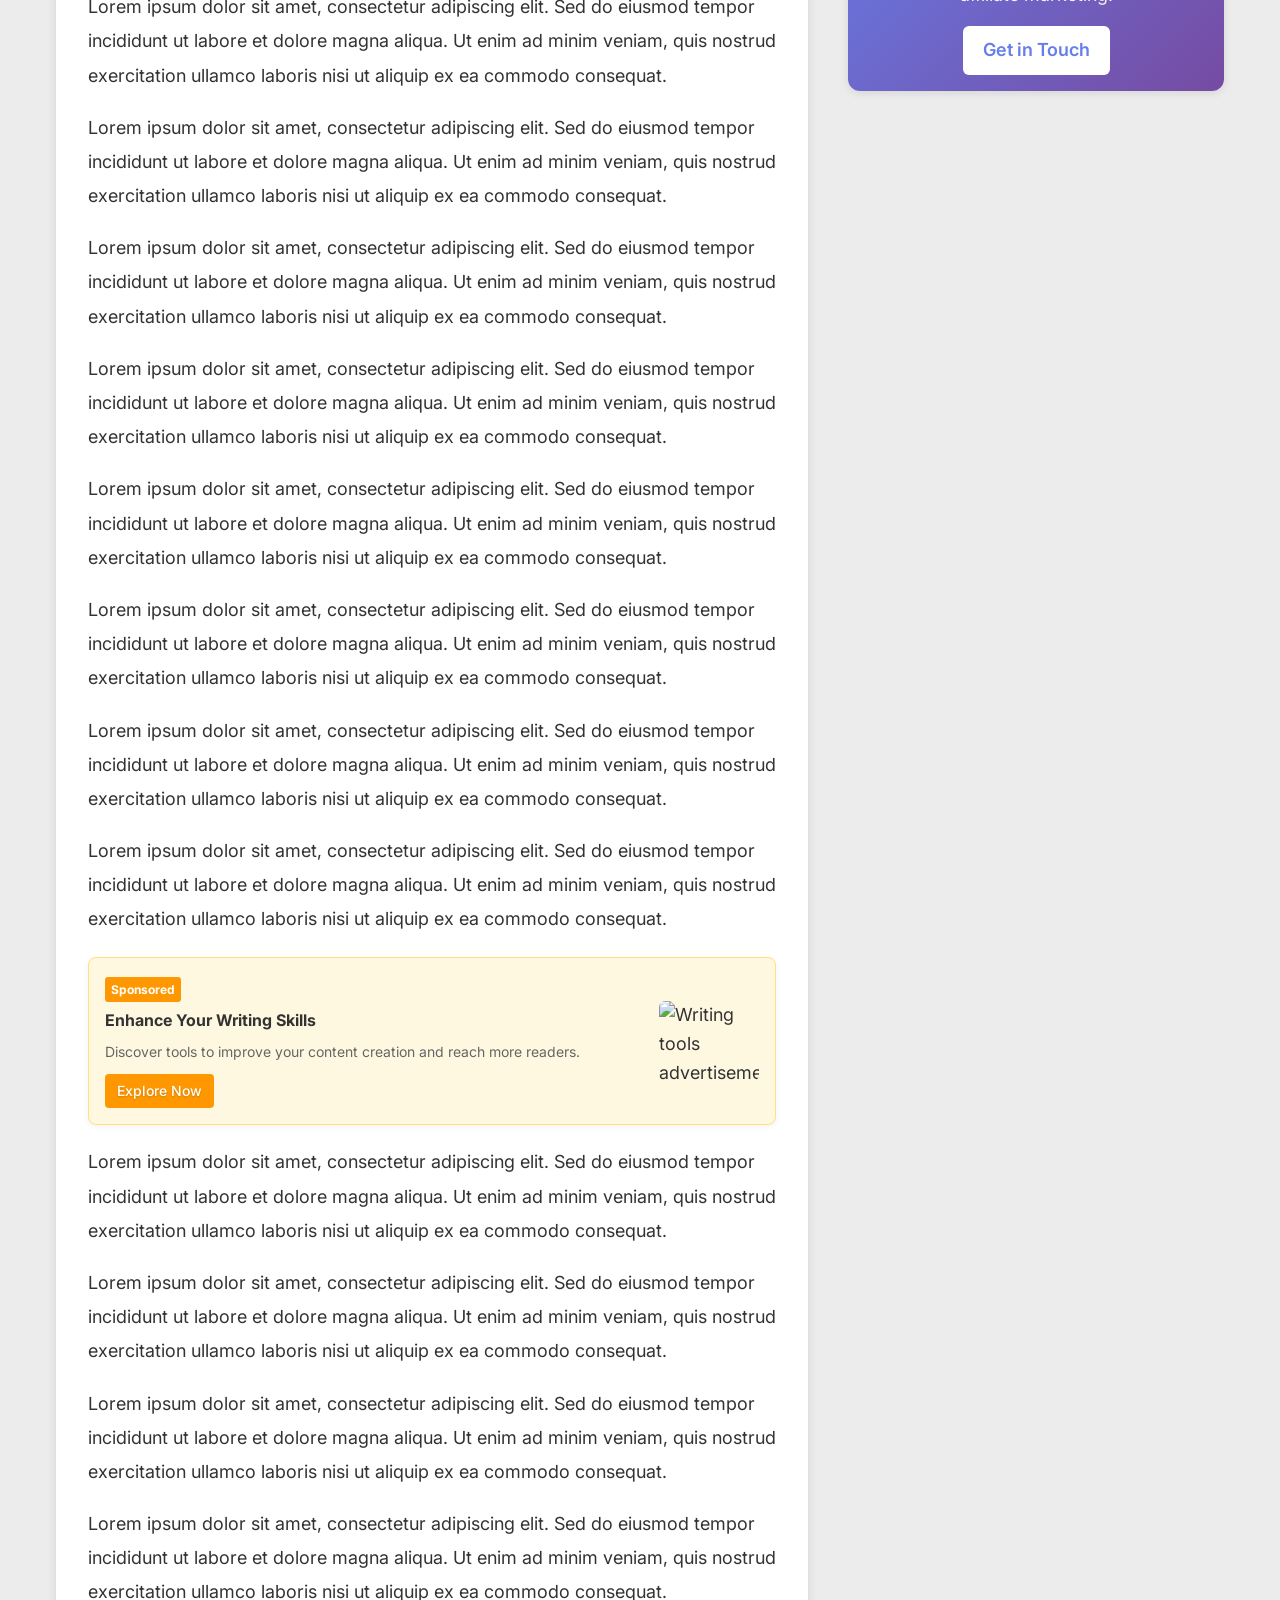
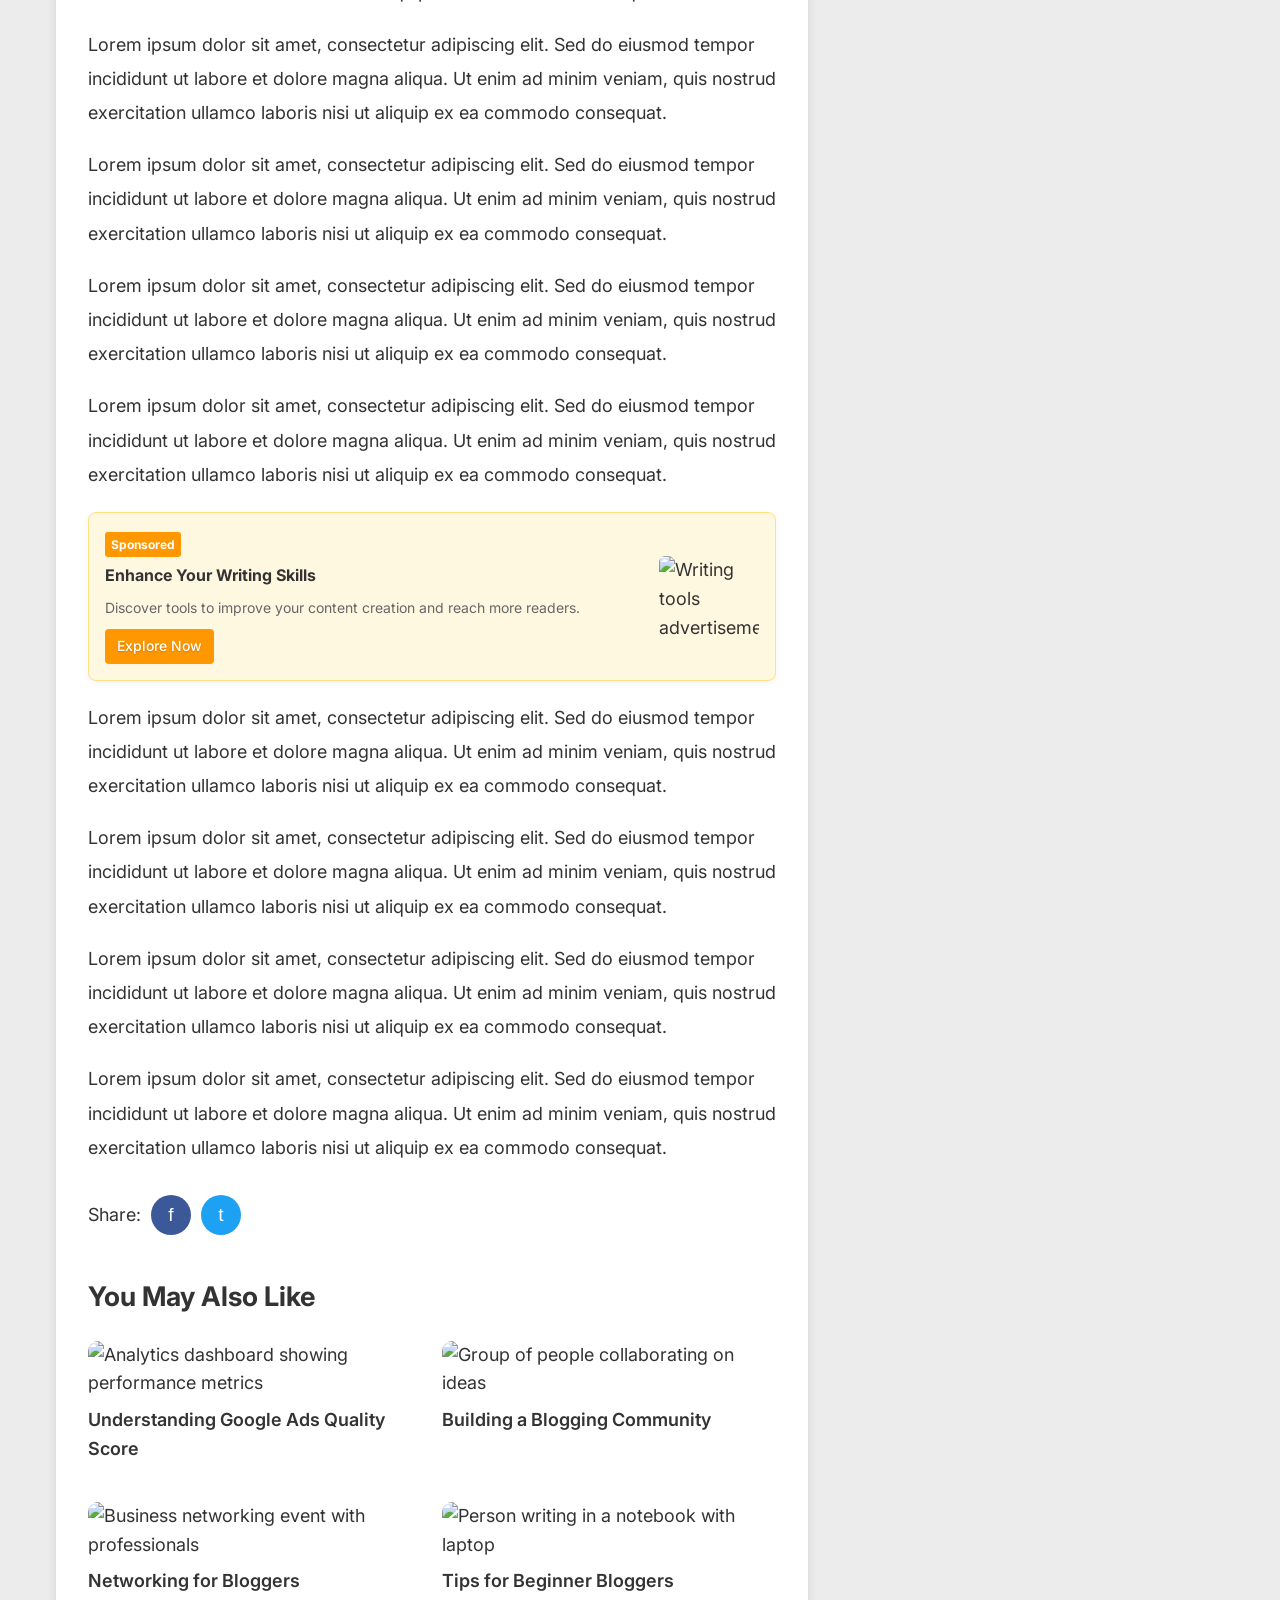
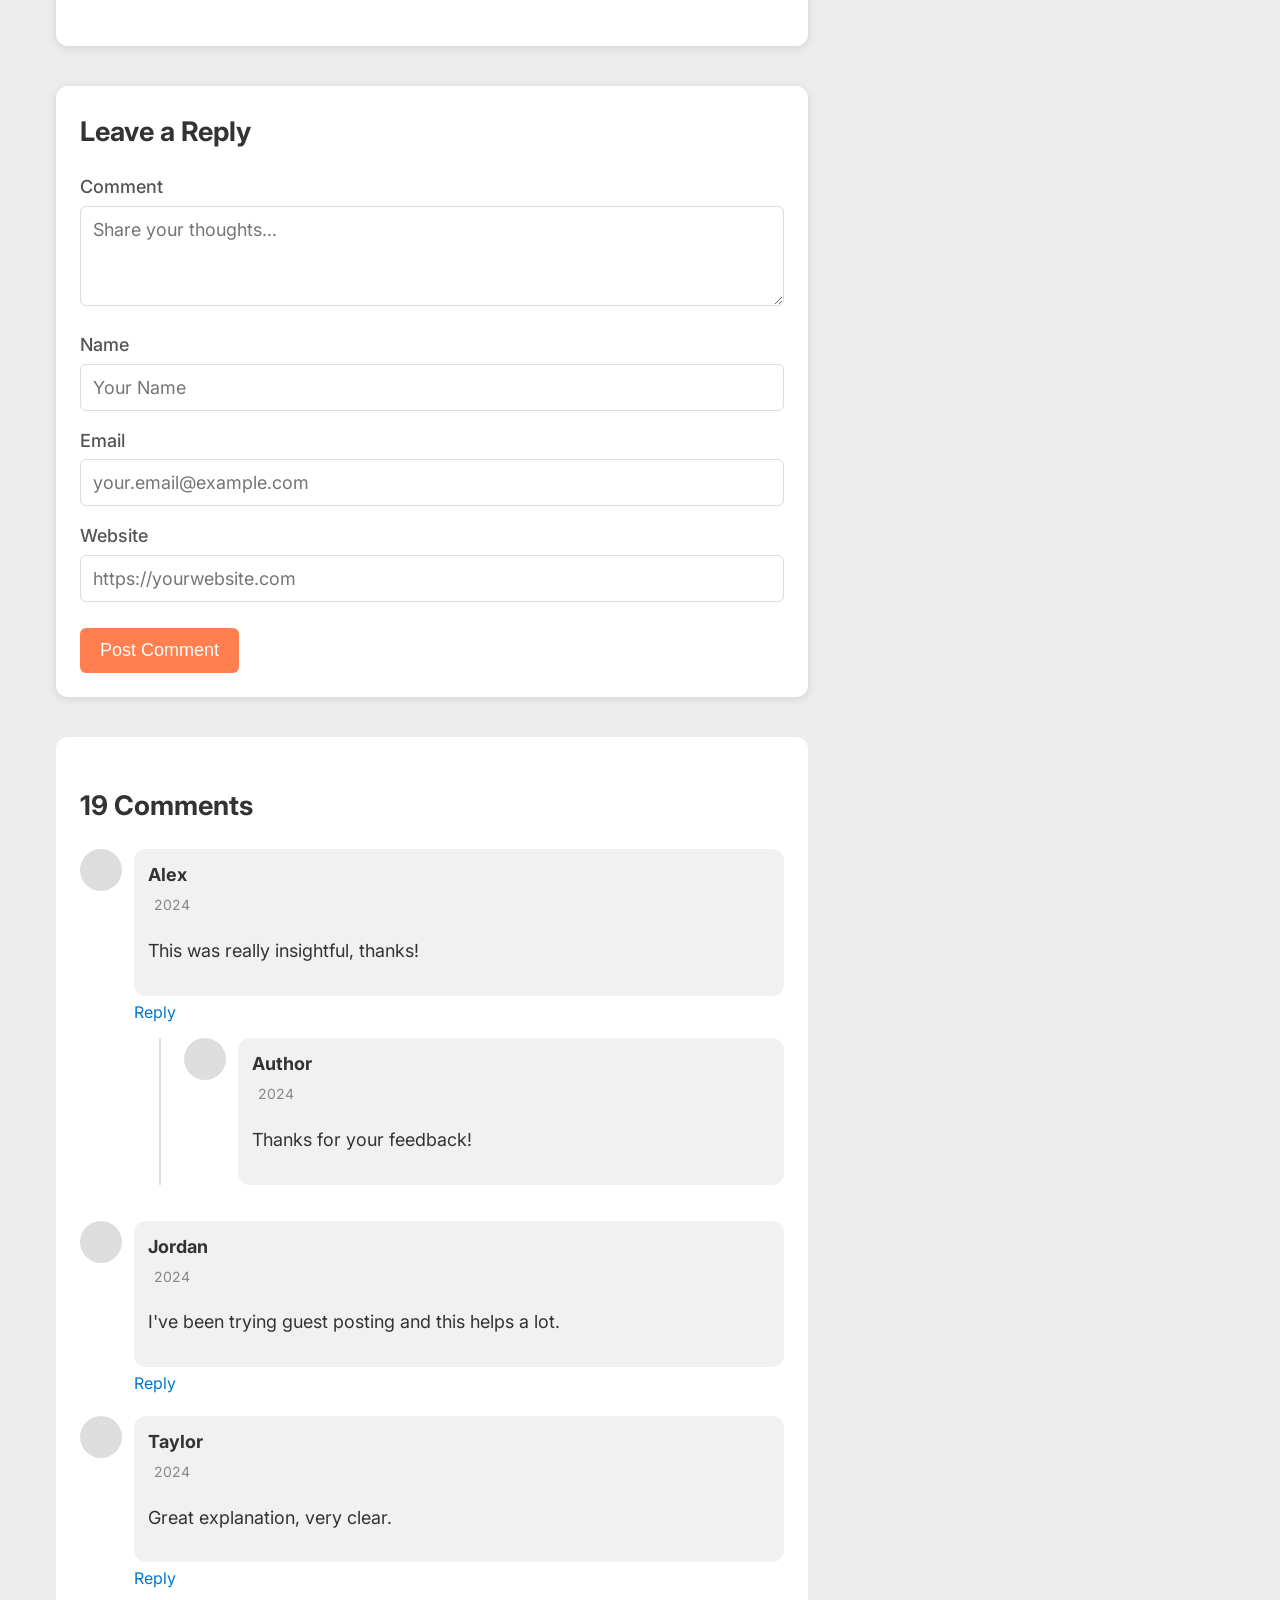
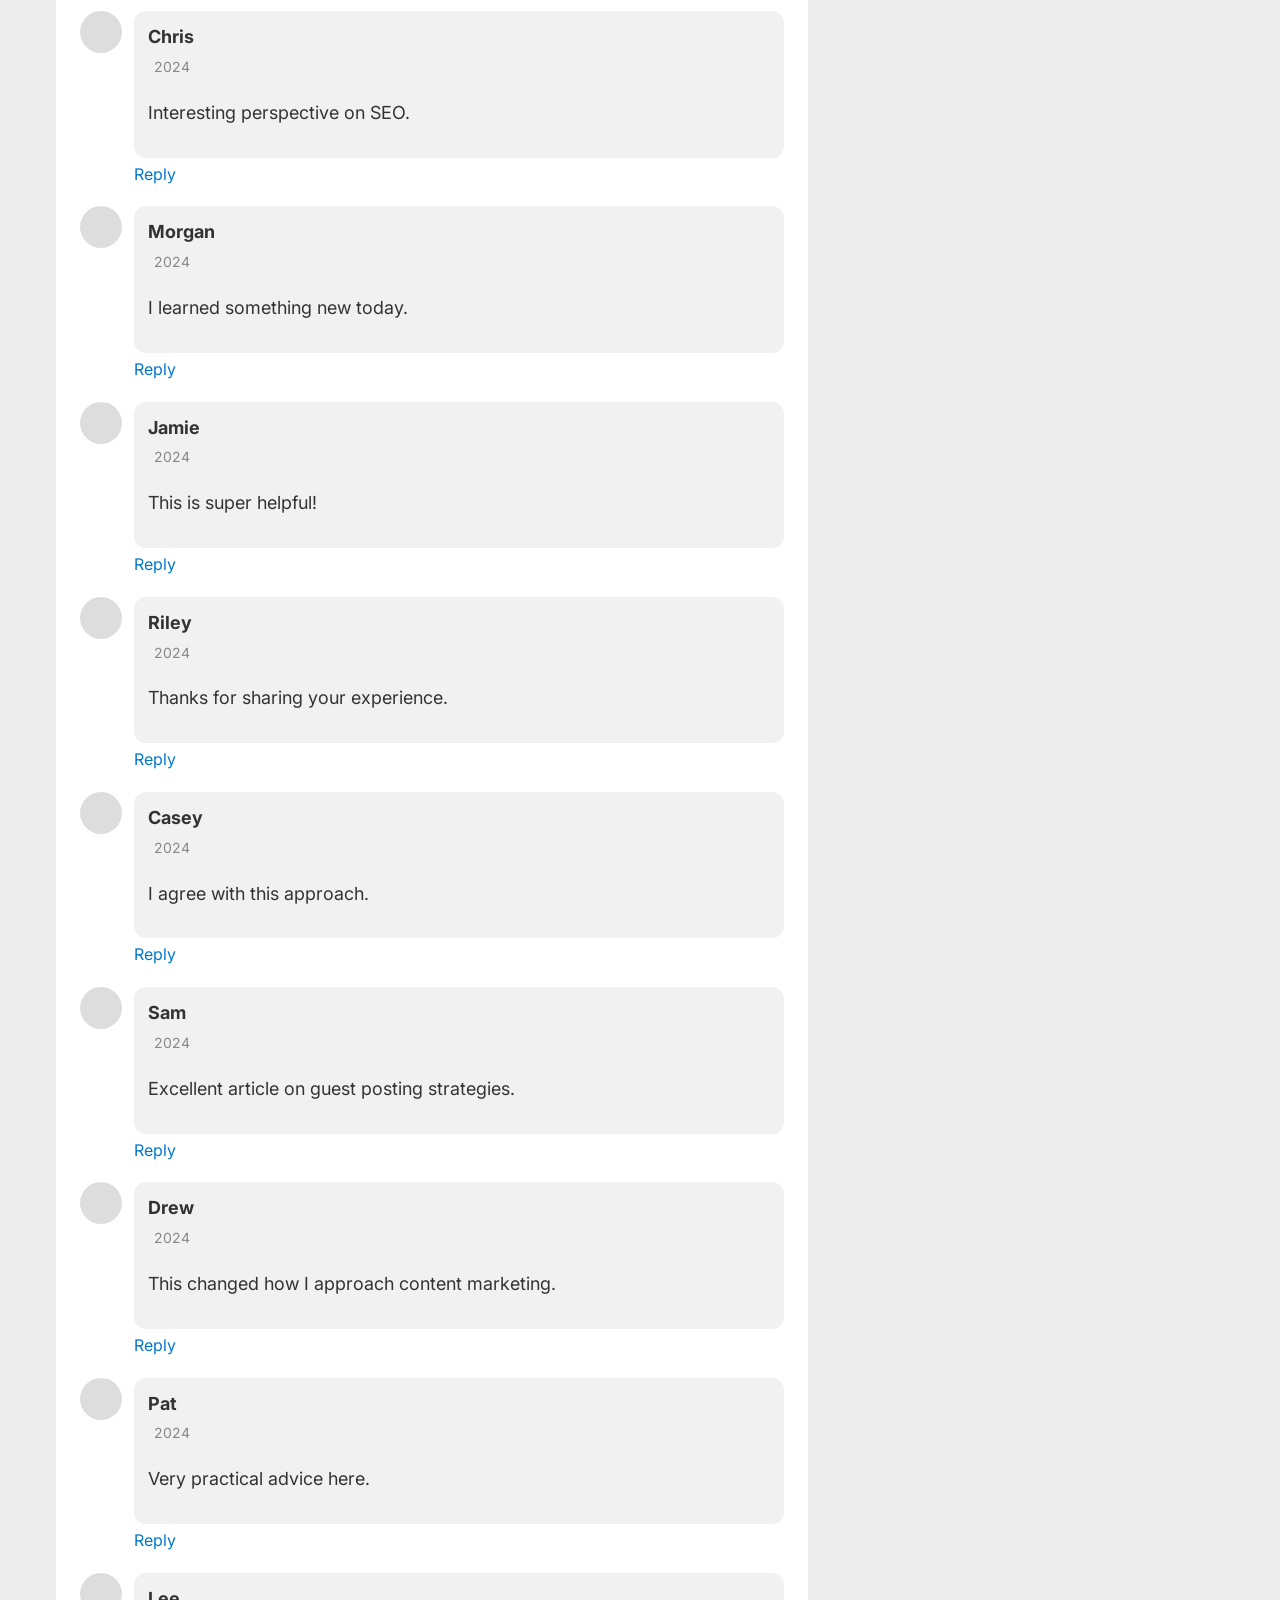
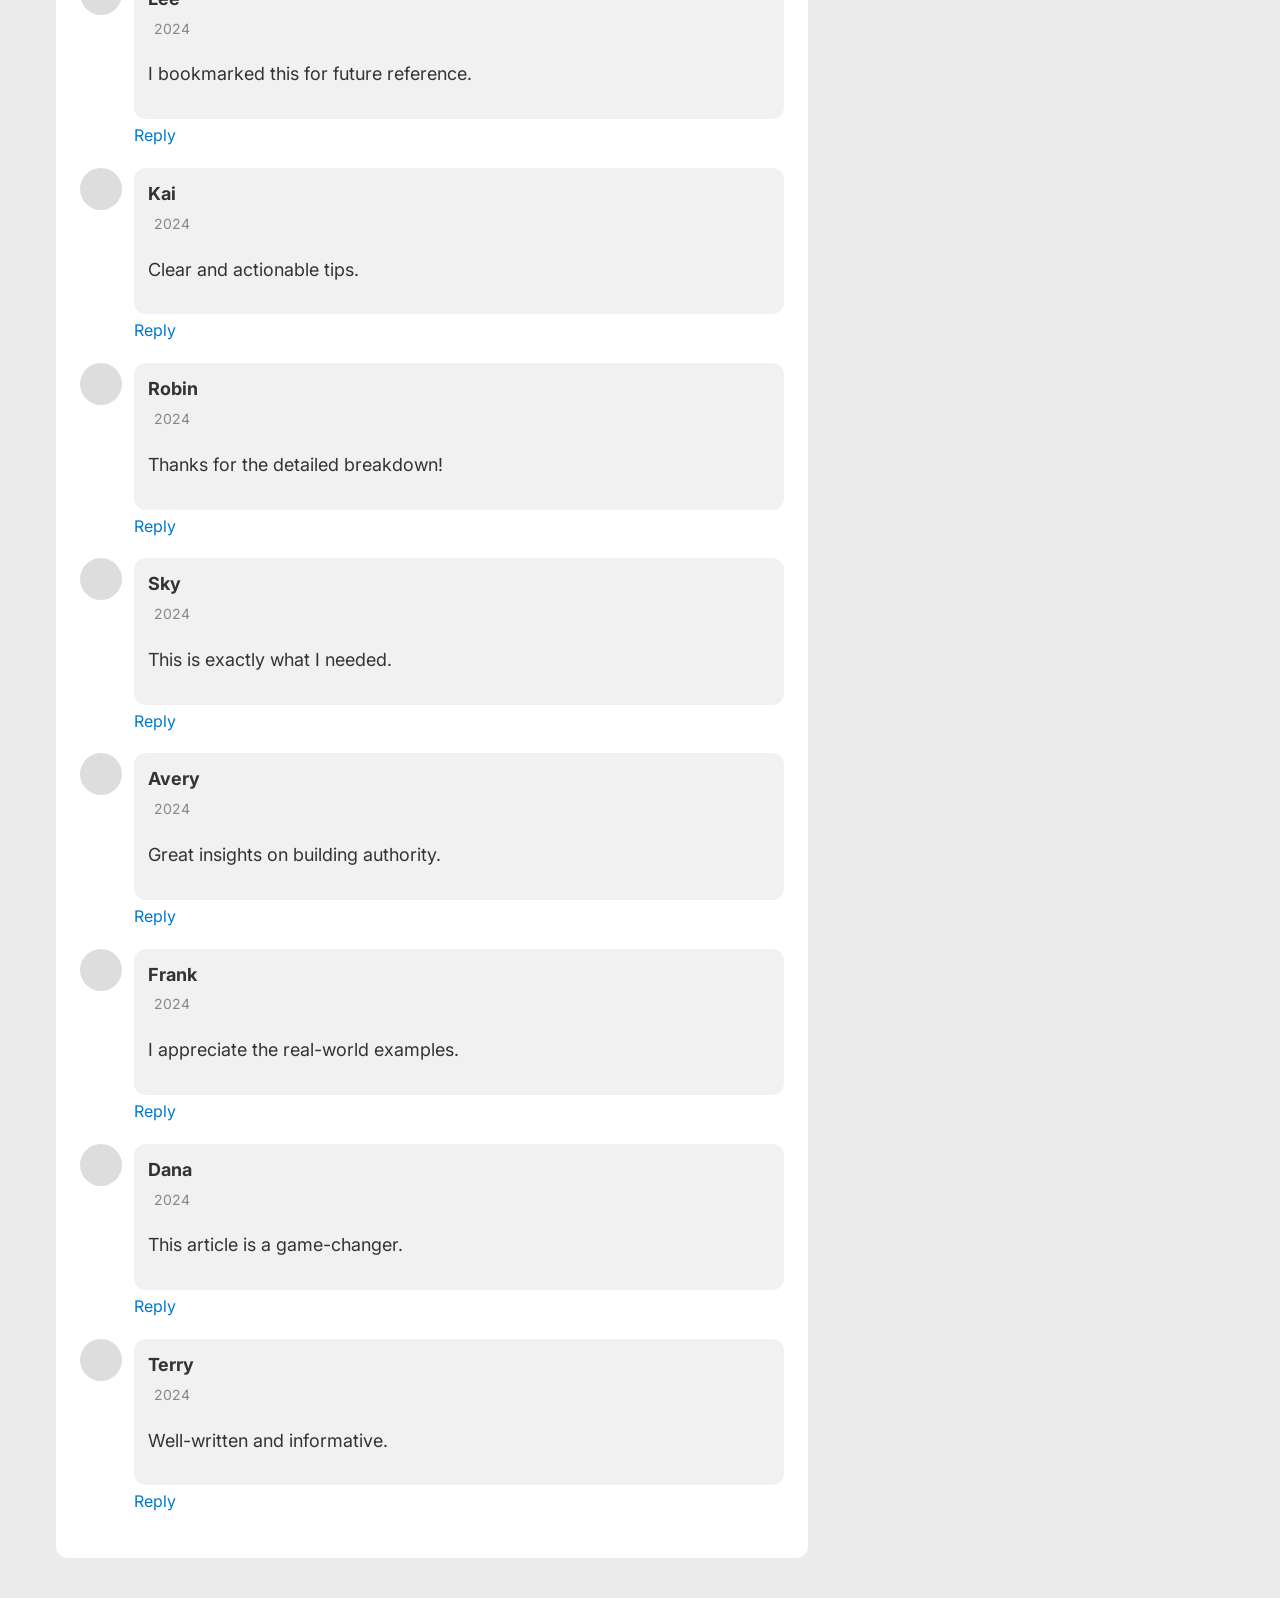
==== commit 01cc4b52: "fix: tidy up" ====
--- a/heavy/static/index.html
+++ b/heavy/static/index.html
@@ -26,15 +26,17 @@
         <article class="article">
 
           <nav class="breadcrumb">
-            <a href="#">Home</a> > 
-            <a href="#">Blogging</a> > 
+            <a href="#">Home</a>
+            <span>></span>
+            <a href="#">Blogging</a>
+            <span>></span>
             <span>Guest Posting</span>
           </nav>
 
-           <div class="article__hero">
-             <img src="https://images.unsplash.com/photo-1500530855697-b586d89ba3ee?q=80&w=1600" alt="A laptop with coffee and notebook representing blogging workspace">
-             <span class="article__badge">BLOGGING</span>
-           </div>
+          <div class="article__hero">
+            <img src="https://images.unsplash.com/photo-1500530855697-b586d89ba3ee?q=80&w=1600" alt="A laptop with coffee and notebook representing blogging workspace">
+            <span class="article__badge">BLOGGING</span>
+          </div>
 
           <h1 class="article__title">
             Guest Posting: Building Authority Through Collaboration
@@ -86,7 +88,71 @@
             <h2>Tips for Success</h2>
             <p>Lorem ipsum dolor sit amet...</p>
 
-            <div id="long-content"></div>
+             <div id="long-content">
+               <p>Lorem ipsum dolor sit amet, consectetur adipiscing elit. Sed do eiusmod tempor incididunt ut labore et dolore magna aliqua. Ut enim ad minim veniam, quis nostrud exercitation ullamco laboris nisi ut aliquip ex ea commodo consequat.</p>
+
+               <p>Lorem ipsum dolor sit amet, consectetur adipiscing elit. Sed do eiusmod tempor incididunt ut labore et dolore magna aliqua. Ut enim ad minim veniam, quis nostrud exercitation ullamco laboris nisi ut aliquip ex ea commodo consequat.</p>
+
+               <p>Lorem ipsum dolor sit amet, consectetur adipiscing elit. Sed do eiusmod tempor incididunt ut labore et dolore magna aliqua. Ut enim ad minim veniam, quis nostrud exercitation ullamco laboris nisi ut aliquip ex ea commodo consequat.</p>
+
+               <p>Lorem ipsum dolor sit amet, consectetur adipiscing elit. Sed do eiusmod tempor incididunt ut labore et dolore magna aliqua. Ut enim ad minim veniam, quis nostrud exercitation ullamco laboris nisi ut aliquip ex ea commodo consequat.</p>
+
+               <p>Lorem ipsum dolor sit amet, consectetur adipiscing elit. Sed do eiusmod tempor incididunt ut labore et dolore magna aliqua. Ut enim ad minim veniam, quis nostrud exercitation ullamco laboris nisi ut aliquip ex ea commodo consequat.</p>
+
+               <p>Lorem ipsum dolor sit amet, consectetur adipiscing elit. Sed do eiusmod tempor incididunt ut labore et dolore magna aliqua. Ut enim ad minim veniam, quis nostrud exercitation ullamco laboris nisi ut aliquip ex ea commodo consequat.</p>
+
+               <p>Lorem ipsum dolor sit amet, consectetur adipiscing elit. Sed do eiusmod tempor incididunt ut labore et dolore magna aliqua. Ut enim ad minim veniam, quis nostrud exercitation ullamco laboris nisi ut aliquip ex ea commodo consequat.</p>
+
+               <p>Lorem ipsum dolor sit amet, consectetur adipiscing elit. Sed do eiusmod tempor incididunt ut labore et dolore magna aliqua. Ut enim ad minim veniam, quis nostrud exercitation ullamco laboris nisi ut aliquip ex ea commodo consequat.</p>
+
+               <div class="content-ad">
+                 <div class="content-ad__content">
+                   <span class="content-ad__label">Sponsored</span>
+                   <h4>Enhance Your Writing Skills</h4>
+                   <p>Discover tools to improve your content creation and reach more readers.</p>
+                   <a href="#" class="content-ad__cta">Explore Now</a>
+                 </div>
+                 <img src="https://images.unsplash.com/photo-1486312338219-ce68d2c6f44d?q=80&w=300" alt="Writing tools advertisement">
+               </div>
+
+               <p>Lorem ipsum dolor sit amet, consectetur adipiscing elit. Sed do eiusmod tempor incididunt ut labore et dolore magna aliqua. Ut enim ad minim veniam, quis nostrud exercitation ullamco laboris nisi ut aliquip ex ea commodo consequat.</p>
+
+               <p>Lorem ipsum dolor sit amet, consectetur adipiscing elit. Sed do eiusmod tempor incididunt ut labore et dolore magna aliqua. Ut enim ad minim veniam, quis nostrud exercitation ullamco laboris nisi ut aliquip ex ea commodo consequat.</p>
+
+               <p>Lorem ipsum dolor sit amet, consectetur adipiscing elit. Sed do eiusmod tempor incididunt ut labore et dolore magna aliqua. Ut enim ad minim veniam, quis nostrud exercitation ullamco laboris nisi ut aliquip ex ea commodo consequat.</p>
+
+               <p>Lorem ipsum dolor sit amet, consectetur adipiscing elit. Sed do eiusmod tempor incididunt ut labore et dolore magna aliqua. Ut enim ad minim veniam, quis nostrud exercitation ullamco laboris nisi ut aliquip ex ea commodo consequat.</p>
+
+               <p>Lorem ipsum dolor sit amet, consectetur adipiscing elit. Sed do eiusmod tempor incididunt ut labore et dolore magna aliqua. Ut enim ad minim veniam, quis nostrud exercitation ullamco laboris nisi ut aliquip ex ea commodo consequat.</p>
+
+               <p>Lorem ipsum dolor sit amet, consectetur adipiscing elit. Sed do eiusmod tempor incididunt ut labore et dolore magna aliqua. Ut enim ad minim veniam, quis nostrud exercitation ullamco laboris nisi ut aliquip ex ea commodo consequat.</p>
+
+               <p>Lorem ipsum dolor sit amet, consectetur adipiscing elit. Sed do eiusmod tempor incididunt ut labore et dolore magna aliqua. Ut enim ad minim veniam, quis nostrud exercitation ullamco laboris nisi ut aliquip ex ea commodo consequat.</p>
+
+               <p>Lorem ipsum dolor sit amet, consectetur adipiscing elit. Sed do eiusmod tempor incididunt ut labore et dolore magna aliqua. Ut enim ad minim veniam, quis nostrud exercitation ullamco laboris nisi ut aliquip ex ea commodo consequat.</p>
+
+               <div class="content-ad">
+                 <div class="content-ad__content">
+                   <span class="content-ad__label">Sponsored</span>
+                   <h4>Boost Your SEO Performance</h4>
+                   <p>Learn advanced techniques to improve your search engine rankings.</p>
+                   <a href="#" class="content-ad__cta">Get Started</a>
+                 </div>
+                 <img src="https://images.unsplash.com/photo-1432888498266-38ffec3eaf0a?q=80&w=300" alt="SEO tools advertisement">
+               </div>
+
+               <p>Lorem ipsum dolor sit amet, consectetur adipiscing elit. Sed do eiusmod tempor incididunt ut labore et dolore magna aliqua. Ut enim ad minim veniam, quis nostrud exercitation ullamco laboris nisi ut aliquip ex ea commodo consequat.</p>
+
+               <p>Lorem ipsum dolor sit amet, consectetur adipiscing elit. Sed do eiusmod tempor incididunt ut labore et dolore magna aliqua. Ut enim ad minim veniam, quis nostrud exercitation ullamco laboris nisi ut aliquip ex ea commodo consequat.</p>
+
+               <p>Lorem ipsum dolor sit amet, consectetur adipiscing elit. Sed do eiusmod tempor incididunt ut labore et dolore magna aliqua. Ut enim ad minim veniam, quis nostrud exercitation ullamco laboris nisi ut aliquip ex ea commodo consequat.</p>
+
+               <p>Lorem ipsum dolor sit amet, consectetur adipiscing elit. Sed do eiusmod tempor incididunt ut labore et dolore magna aliqua. Ut enim ad minim veniam, quis nostrud exercitation ullamco laboris nisi ut aliquip ex ea commodo consequat.</p>
+
+               <p>Lorem ipsum dolor sit amet, consectetur adipiscing elit. Sed do eiusmod tempor incididunt ut labore et dolore magna aliqua. Ut enim ad minim veniam, quis nostrud exercitation ullamco laboris nisi ut aliquip ex ea commodo consequat.</p>
+
+               <p>Lorem ipsum dolor sit amet, consectetur adipiscing elit. Sed do eiusmod tempor incididunt ut labore et dolore magna aliqua. Ut enim ad minim veniam, quis nostrud exercitation ullamco laboris nisi ut aliquip ex ea commodo consequat.</p>
+             </div>
           </section>
 
           <section class="share">
@@ -99,61 +165,61 @@
             <h2>You May Also Like</h2>
 
              <div class="related__grid">
-               <div class="related__card">
-                 <img src="https://images.unsplash.com/photo-1603791440384-56cd371ee9a7?q=80&w=800" alt="Analytics dashboard showing performance metrics">
-                 <p>Understanding Google Ads Quality Score</p>
-               </div>
-
-               <div class="related__card">
-                 <img src="https://images.unsplash.com/photo-1552664730-d307ca884978?q=80&w=800" alt="Group of people collaborating on ideas">
-                 <p>Building a Blogging Community</p>
-               </div>
-
-               <div class="related__card">
-                 <img src="https://images.unsplash.com/photo-1529333166437-7750a6dd5a70?q=80&w=800" alt="Business networking event with professionals">
-                 <p>Networking for Bloggers</p>
-               </div>
-
-               <div class="related__card">
-                 <img src="https://images.unsplash.com/photo-1492724441997-5dc865305da7?q=80&w=800" alt="Person writing in a notebook with laptop">
-                 <p>Tips for Beginner Bloggers</p>
-               </div>
-             </div>
+                <div class="related__card">
+                  <img src="https://images.unsplash.com/photo-1603791440384-56cd371ee9a7?q=80&w=800" alt="Analytics dashboard showing performance metrics">
+                  <p>Understanding Google Ads Quality Score</p>
+                </div>
+
+                <div class="related__card">
+                  <img src="https://images.unsplash.com/photo-1552664730-d307ca884978?q=80&w=800" alt="Group of people collaborating on ideas">
+                  <p>Building a Blogging Community</p>
+                </div>
+
+                <div class="related__card">
+                  <img src="https://images.unsplash.com/photo-1529333166437-7750a6dd5a70?q=80&w=800" alt="Business networking event with professionals">
+                  <p>Networking for Bloggers</p>
+                </div>
+
+                <div class="related__card">
+                  <img src="https://images.unsplash.com/photo-1492724441997-5dc865305da7?q=80&w=800" alt="Person writing in a notebook with laptop">
+                  <p>Tips for Beginner Bloggers</p>
+                </div>
+              </div>
           </section>
 
         </article>
 
         <!-- COMMENT FORM -->
-         <section class="comment-form">
-           <h2>Leave a Reply</h2>
-
-           <form action="#" method="post">
-             <div>
-               <label for="comment-text">Comment</label>
-               <textarea id="comment-text" name="comment" placeholder="Share your thoughts..." required></textarea>
-             </div>
-             <div>
-               <label for="comment-name">Name</label>
-               <input id="comment-name" name="name" type="text" placeholder="Your Name" required>
-             </div>
-             <div>
-               <label for="comment-email">Email</label>
-               <input id="comment-email" name="email" type="email" placeholder="your.email@example.com" required>
-             </div>
-             <div>
-               <label for="comment-website">Website</label>
-               <input id="comment-website" name="website" type="url" placeholder="https://yourwebsite.com">
-             </div>
-
-             <button type="submit">Post Comment</button>
-           </form>
-         </section>
+        <section class="comment-form">
+          <h2>Leave a Reply</h2>
+
+          <form action="#" method="post">
+            <div>
+              <label for="comment-text">Comment</label>
+              <textarea id="comment-text" name="comment" placeholder="Share your thoughts..." required></textarea>
+            </div>
+            <div>
+              <label for="comment-name">Name</label>
+              <input id="comment-name" name="name" type="text" placeholder="Your Name" required>
+            </div>
+            <div>
+              <label for="comment-email">Email</label>
+              <input id="comment-email" name="email" type="email" placeholder="your.email@example.com" required>
+            </div>
+            <div>
+              <label for="comment-website">Website</label>
+              <input id="comment-website" name="website" type="url" placeholder="https://yourwebsite.com">
+            </div>
+
+            <button type="submit">Post Comment</button>
+          </form>
+        </section>
 
         <!-- COMMENTS -->
-         <section class="comments">
-           <h2>Loading Comments...</h2>
-           <div id="comments-generated"></div>
-         </section>
+        <section class="comments">
+          <h2>Loading Comments...</h2>
+          <div id="comments-generated"></div>
+        </section>
 
       </div>
 
@@ -161,13 +227,13 @@
       <aside class="sidebar">
 
         <!-- AUTHOR -->
-         <div class="widget">
-           <h3>About the Author</h3>
-           <img class="widget__avatar" src="https://i.pravatar.cc/100" alt="Author profile picture">
-           <p>
-             John Doe is a digital marketer and blogger who shares insights about SEO, content strategy, and web performance.
-           </p>
-         </div>
+        <div class="widget">
+          <h3>About the Author</h3>
+          <img class="widget__avatar" src="https://i.pravatar.cc/100" alt="Author profile picture">
+          <p>
+            John Doe is a digital marketer and blogger who shares insights about SEO, content strategy, and web performance.
+          </p>
+        </div>
 
         <!-- POPULAR -->
         <div class="widget">
@@ -201,55 +267,55 @@
         <div class="widget">
           <h3>Latest Posts</h3>
 
-           <div class="post-list">
-             <div class="post-list__item">
-               <img src="https://images.unsplash.com/photo-1492724441997-5dc865305da7?q=80&w=300" alt="AI technology for content creation">
-               <div>
-                 <p>AI for Content Writing</p>
-               </div>
-             </div>
-
-             <div class="post-list__item">
-               <img src="https://images.unsplash.com/photo-1500530855697-b586d89ba3ee?q=80&w=300" alt="Website performance optimization">
-               <div>
-                 <p>Improving Website Performance</p>
-               </div>
-             </div>
-
-             <div class="post-list__item">
-               <img src="https://images.unsplash.com/photo-1603791440384-56cd371ee9a7?q=80&w=300" alt="Beginner blogger learning">
-               <div>
-                 <p>Beginner Blogging Tips</p>
-               </div>
-             </div>
-           </div>
+          <div class="post-list">
+            <div class="post-list__item">
+              <img src="https://images.unsplash.com/photo-1492724441997-5dc865305da7?q=80&w=300" alt="AI technology for content creation">
+              <div>
+                <p>AI for Content Writing</p>
+              </div>
+            </div>
+
+            <div class="post-list__item">
+              <img src="https://images.unsplash.com/photo-1500530855697-b586d89ba3ee?q=80&w=300" alt="Website performance optimization">
+              <div>
+                <p>Improving Website Performance</p>
+              </div>
+            </div>
+
+            <div class="post-list__item">
+              <img src="https://images.unsplash.com/photo-1603791440384-56cd371ee9a7?q=80&w=300" alt="Beginner blogger learning">
+              <div>
+                <p>Beginner Blogging Tips</p>
+              </div>
+            </div>
+          </div>
         </div>
 
         <!-- ADS -->
-         <div class="widget widget--ads">
-           <p>Advertisement</p>
-           <div class="ads-grid">
-             <div class="ad-item">
-               <img src="https://images.unsplash.com/photo-1557804506-669a67965ba0?q=80&w=300" alt="Digital marketing tools advertisement">
-               <p>Boost your SEO with our tools</p>
-             </div>
-             <div class="ad-item">
-               <img src="https://images.unsplash.com/photo-1460925895917-afdab827c52f?q=80&w=300" alt="Content creation advertisement">
-               <p>Create engaging content faster</p>
-             </div>
-             <div class="ad-item">
-               <img src="https://images.unsplash.com/photo-1551288049-bebda4e38f71?q=80&w=300" alt="Analytics dashboard advertisement">
-               <p>Track your blog performance</p>
-             </div>
-           </div>
-         </div>
-
-         <!-- PARTNERSHIP -->
-         <div class="widget widget--partnership">
-           <h3>Partnership Opportunities</h3>
-           <p>Interested in collaborating? We partner with bloggers, brands, and agencies for guest posts, sponsored content, and affiliate marketing.</p>
-           <a href="#" class="partnership-cta">Get in Touch</a>
-         </div>
+        <div class="widget widget--ads">
+          <h3>Advertisement</h3>
+          <div class="ads-grid">
+            <div class="ad-item">
+              <img src="https://images.unsplash.com/photo-1557804506-669a67965ba0?q=80&w=300" alt="Digital marketing tools advertisement">
+              <p>Boost your SEO with our tools</p>
+            </div>
+            <div class="ad-item">
+              <img src="https://images.unsplash.com/photo-1460925895917-afdab827c52f?q=80&w=300" alt="Content creation advertisement">
+              <p>Create engaging content faster</p>
+            </div>
+            <div class="ad-item">
+              <img src="https://images.unsplash.com/photo-1551288049-bebda4e38f71?q=80&w=300" alt="Analytics dashboard advertisement">
+              <p>Track your blog performance</p>
+            </div>
+          </div>
+        </div>
+
+        <!-- PARTNERSHIP -->
+        <div class="widget widget--partnership">
+          <h3>Partnership Opportunities</h3>
+          <p>Interested in collaborating? We partner with bloggers, brands, and agencies for guest posts, sponsored content, and affiliate marketing.</p>
+          <a href="#" class="partnership-cta">Get in Touch</a>
+        </div>
 
        </aside>
 
--- a/heavy/static/style.css
+++ b/heavy/static/style.css
@@ -124,6 +124,14 @@
   color: #555;
 }
 
+.breadcrumb span {
+  margin: 0 0.25rem;
+}
+
+.breadcrumb span:last-child {
+  margin: 0;
+}
+
 /* Table of contents styling */
 .toc {
   background: #f5f5f5;
